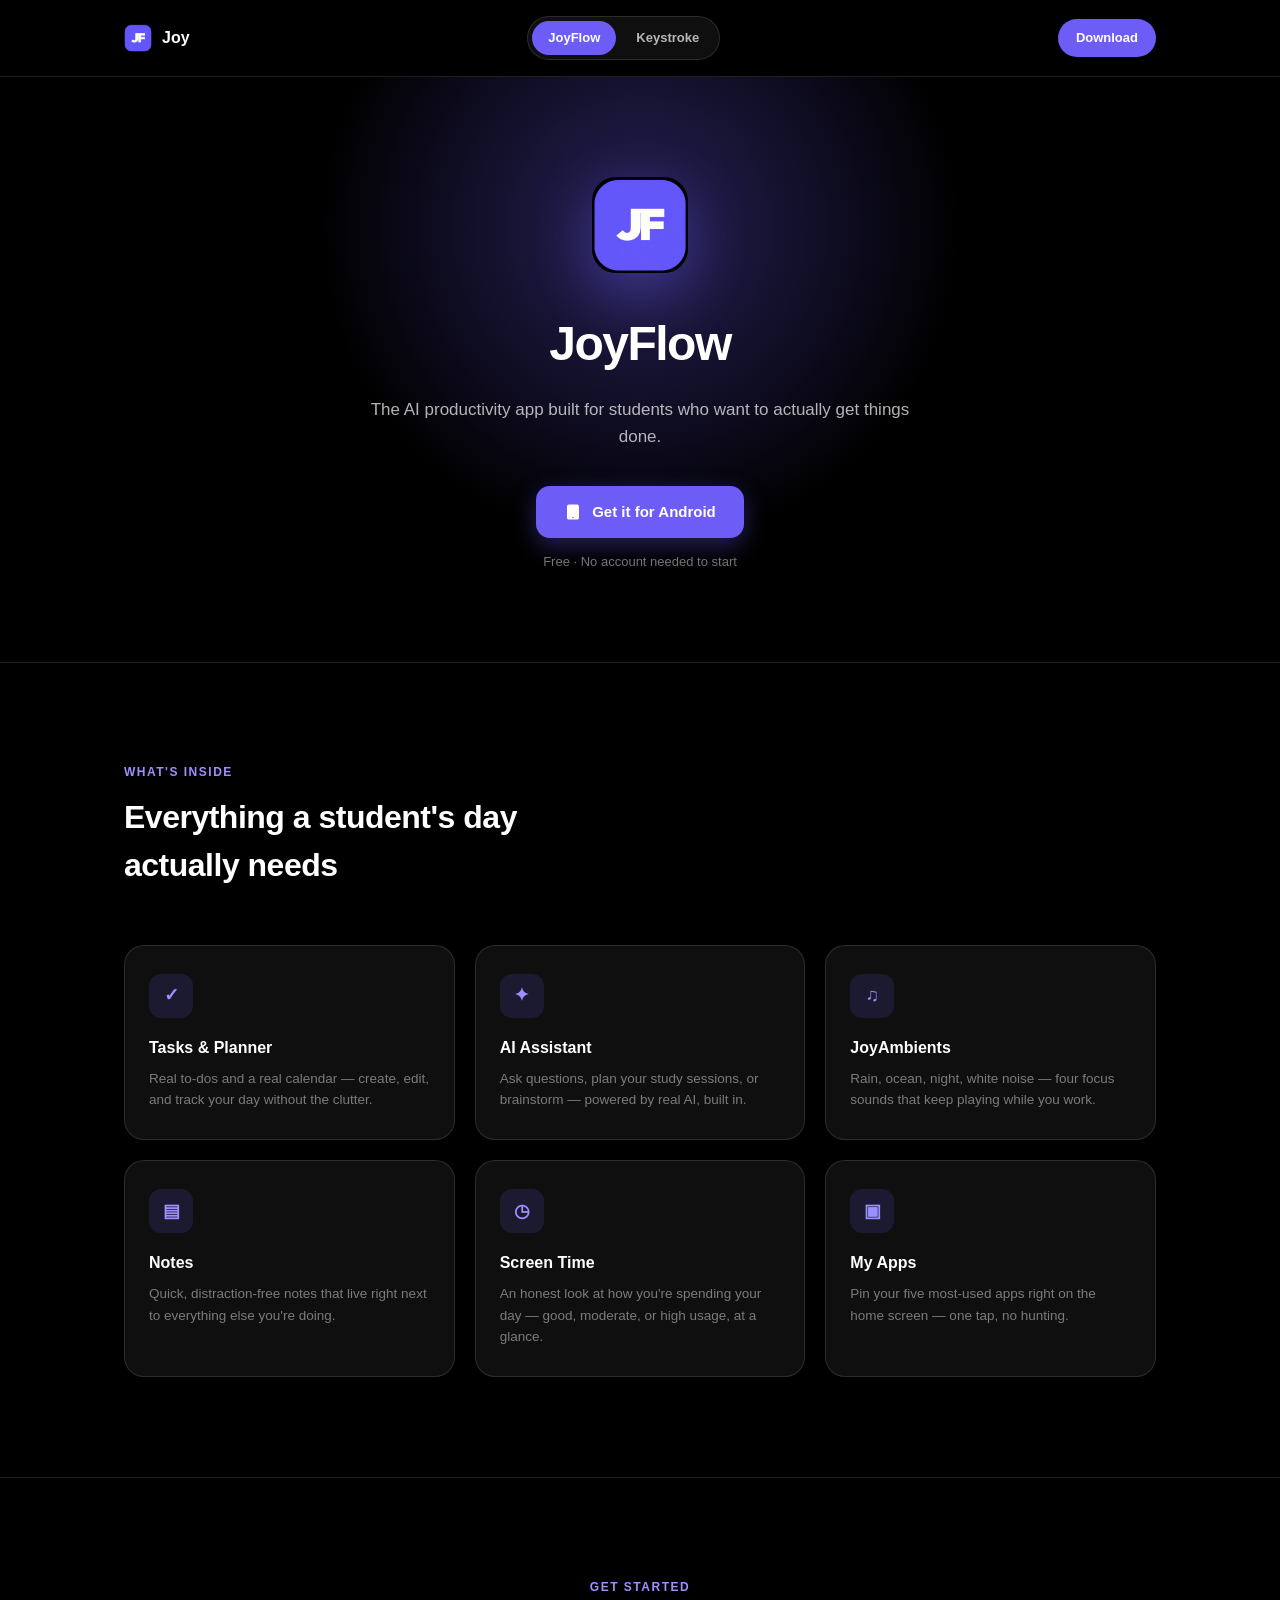
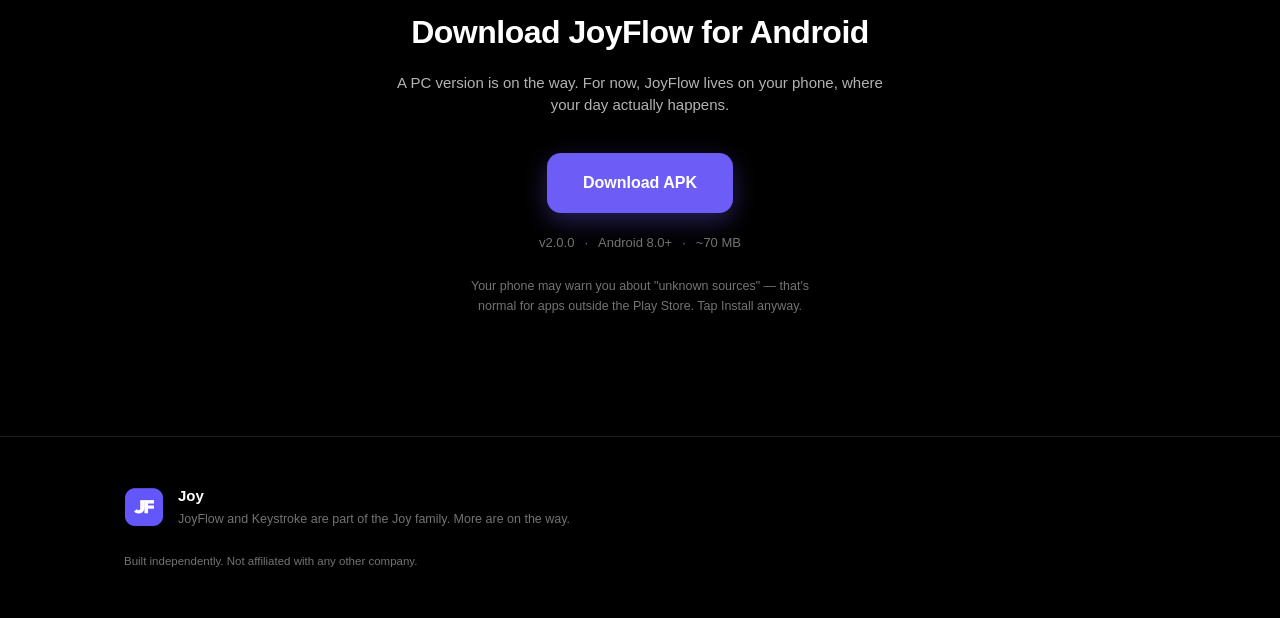
==== index.html @ eb376d2f "Fix file placement for Keystroke page" ====
<!DOCTYPE html>
<html lang="en">
<head>
<meta charset="UTF-8">
<meta name="viewport" content="width=device-width, initial-scale=1.0">
<title>JoyFlow — AI Productivity, Built for Students</title>
<meta name="description" content="Download JoyFlow — a free AI-powered productivity app with tasks, planner, focus sounds, and more.">
<link rel="preconnect" href="https://fonts.googleapis.com">
<link rel="stylesheet" href="style.css">
</head>
<body>

<nav class="nav">
  <div class="nav-inner">
    <div class="brand">
      <img src="assets/joyflow-icon.png" alt="" class="brand-icon">
      <span>Joy</span>
    </div>
    <div class="nav-tabs">
      <a href="index.html" class="nav-tab active">JoyFlow</a>
      <a href="keystroke.html" class="nav-tab">Keystroke</a>
    </div>
    <a href="#download" class="nav-cta">Download</a>
  </div>
</nav>

<header class="hero">
  <div class="hero-glow" aria-hidden="true"></div>
  <div class="hero-inner">
    <img src="assets/joyflow-icon.png" alt="JoyFlow app icon" class="hero-icon">
    <h1>JoyFlow</h1>
    <p class="hero-tagline">The AI productivity app built for students who want to actually get things done.</p>
    <div class="hero-actions">
      <a href="#download" class="btn btn-primary">
        <svg width="18" height="18" viewBox="0 0 24 24" fill="none"><path d="M17.5 2h-11A2.5 2.5 0 0 0 4 4.5v15A2.5 2.5 0 0 0 6.5 22h11a2.5 2.5 0 0 0 2.5-2.5v-15A2.5 2.5 0 0 0 17.5 2ZM12 20.25a1 1 0 1 1 0-2 1 1 0 0 1 0 2Z" fill="currentColor"/></svg>
        Get it for Android
      </a>
      <span class="hero-note">Free · No account needed to start</span>
    </div>
  </div>
</header>

<main>

  <section class="features" aria-label="Features">
    <div class="section-inner">
      <p class="eyebrow">What's inside</p>
      <h2>Everything a student's day actually needs</h2>

      <div class="feature-grid">
        <article class="feature-card">
          <div class="feature-icon" style="--icon-bg: rgba(109,93,246,0.14)">✓</div>
          <h3>Tasks & Planner</h3>
          <p>Real to-dos and a real calendar — create, edit, and track your day without the clutter.</p>
        </article>

        <article class="feature-card">
          <div class="feature-icon" style="--icon-bg: rgba(109,93,246,0.14)">✦</div>
          <h3>AI Assistant</h3>
          <p>Ask questions, plan your study sessions, or brainstorm — powered by real AI, built in.</p>
        </article>

        <article class="feature-card">
          <div class="feature-icon" style="--icon-bg: rgba(109,93,246,0.14)">♫</div>
          <h3>JoyAmbients</h3>
          <p>Rain, ocean, night, white noise — four focus sounds that keep playing while you work.</p>
        </article>

        <article class="feature-card">
          <div class="feature-icon" style="--icon-bg: rgba(109,93,246,0.14)">▤</div>
          <h3>Notes</h3>
          <p>Quick, distraction-free notes that live right next to everything else you're doing.</p>
        </article>

        <article class="feature-card">
          <div class="feature-icon" style="--icon-bg: rgba(109,93,246,0.14)">◷</div>
          <h3>Screen Time</h3>
          <p>An honest look at how you're spending your day — good, moderate, or high usage, at a glance.</p>
        </article>

        <article class="feature-card">
          <div class="feature-icon" style="--icon-bg: rgba(109,93,246,0.14)">▣</div>
          <h3>My Apps</h3>
          <p>Pin your five most-used apps right on the home screen — one tap, no hunting.</p>
        </article>
      </div>
    </div>
  </section>

  <section id="download" class="download" aria-label="Download">
    <div class="section-inner download-inner">
      <p class="eyebrow">Get started</p>
      <h2>Download JoyFlow for Android</h2>
      <p class="download-sub">A PC version is on the way. For now, JoyFlow lives on your phone, where your day actually happens.</p>

      <a href="https://github.com/vishwakarmarina/JoyFlow/releases/download/v2.0/app-release.apk" class="btn btn-primary btn-large" download>
        Download APK
      </a>

      <div class="download-meta">
        <span>v2.0.0</span>
        <span aria-hidden="true">·</span>
        <span>Android 8.0+</span>
        <span aria-hidden="true">·</span>
        <span>~70 MB</span>
      </div>

      <p class="download-hint">
        Your phone may warn you about "unknown sources" — that's normal for apps outside the Play Store. Tap Install anyway.
      </p>
    </div>
  </section>

</main>

<footer class="footer">
  <div class="section-inner footer-inner">
    <div class="footer-brand">
      <img src="assets/joyflow-icon.png" alt="" class="footer-icon">
      <div>
        <p class="footer-title">Joy</p>
        <p class="footer-sub">JoyFlow and Keystroke are part of the Joy family. More are on the way.</p>
      </div>
    </div>
    <p class="footer-copy">Built independently. Not affiliated with any other company.</p>
  </div>
</footer>

</body>
</html>
---- style.css ----
* {
  margin: 0;
  padding: 0;
  box-sizing: border-box;
}

:root {
  --black: #000000;
  --purple: #6D5DF6;
  --purple-light: #9C90FF;
  --purple-dark: #4A3FD1;
  --cyan: #52E0C4;
  --cyan-light: #7EEBD6;
  --white: #FFFFFF;
  --text-secondary: rgba(255,255,255,0.7);
  --text-tertiary: rgba(255,255,255,0.45);
  --glass-fill: rgba(255,255,255,0.06);
  --glass-border: rgba(255,255,255,0.12);
  --purple-fill: rgba(109,93,246,0.12);
  --purple-border: rgba(109,93,246,0.3);
}

html {
  scroll-behavior: smooth;
}

body {
  background: var(--black);
  color: var(--white);
  font-family: 'Inter', -apple-system, sans-serif;
  line-height: 1.5;
  overflow-x: hidden;
}

.section-inner {
  max-width: 1080px;
  margin: 0 auto;
  padding: 0 24px;
}

/* Nav */
.nav {
  position: sticky;
  top: 0;
  z-index: 50;
  background: rgba(0,0,0,0.7);
  backdrop-filter: blur(16px);
  border-bottom: 1px solid var(--glass-border);
}

.nav-inner {
  max-width: 1080px;
  margin: 0 auto;
  padding: 16px 24px;
  display: flex;
  align-items: center;
  justify-content: space-between;
  gap: 16px;
}

.nav-tabs {
  display: flex;
  align-items: center;
  gap: 4px;
  background: var(--glass-fill);
  border: 1px solid var(--glass-border);
  border-radius: 999px;
  padding: 4px;
  flex-shrink: 0;
}

.nav-tab {
  color: var(--text-secondary);
  text-decoration: none;
  font-size: 13px;
  font-weight: 600;
  padding: 7px 16px;
  border-radius: 999px;
  transition: color 0.2s ease, background 0.2s ease;
  white-space: nowrap;
}

.nav-tab:hover {
  color: var(--white);
}

.nav-tab.active {
  color: var(--white);
  background: var(--purple);
}

.brand {
  display: flex;
  align-items: center;
  gap: 10px;
  font-weight: 700;
  font-size: 16px;
}

.brand-icon {
  width: 28px;
  height: 28px;
  border-radius: 8px;
}

.nav-cta {
  background: var(--purple);
  color: var(--white);
  text-decoration: none;
  padding: 9px 18px;
  border-radius: 20px;
  font-size: 13px;
  font-weight: 600;
  transition: transform 0.15s ease, opacity 0.15s ease;
}

.nav-cta:hover {
  transform: translateY(-1px);
  opacity: 0.9;
}

/* Hero */
.hero {
  position: relative;
  padding: 100px 24px 90px;
  text-align: center;
  overflow: hidden;
}

.hero-glow {
  position: absolute;
  top: -200px;
  left: 50%;
  transform: translateX(-50%);
  width: 700px;
  height: 700px;
  background: radial-gradient(circle, rgba(109,93,246,0.35) 0%, rgba(109,93,246,0) 65%);
  pointer-events: none;
}

.hero-glow-keystroke {
  background: radial-gradient(circle, rgba(109,93,246,0.32) 0%, rgba(82,224,196,0.14) 45%, rgba(82,224,196,0) 65%);
}

.hero-inner {
  position: relative;
  max-width: 560px;
  margin: 0 auto;
}

.hero-icon {
  width: 96px;
  height: 96px;
  border-radius: 24px;
  margin-bottom: 28px;
  box-shadow: 0 20px 60px rgba(109,93,246,0.4);
}

.hero h1 {
  font-size: 48px;
  font-weight: 800;
  letter-spacing: -1.5px;
  margin-bottom: 16px;
}

.hero-tagline {
  color: var(--text-secondary);
  font-size: 17px;
  line-height: 1.6;
  margin-bottom: 36px;
}

.hero-actions {
  display: flex;
  flex-direction: column;
  align-items: center;
  gap: 14px;
}

.hero-note {
  color: var(--text-tertiary);
  font-size: 13px;
}

/* Buttons */
.btn {
  display: inline-flex;
  align-items: center;
  gap: 10px;
  text-decoration: none;
  font-weight: 600;
  border-radius: 14px;
  transition: transform 0.15s ease, box-shadow 0.15s ease;
}

.btn-primary {
  background: var(--purple);
  color: var(--white);
  padding: 15px 28px;
  font-size: 15px;
  box-shadow: 0 8px 24px rgba(109,93,246,0.35);
}

.btn-primary:hover {
  transform: translateY(-2px);
  box-shadow: 0 12px 32px rgba(109,93,246,0.45);
}

.btn-large {
  padding: 18px 36px;
  font-size: 16px;
}

/* Features */
.features {
  padding: 100px 0;
  border-top: 1px solid var(--glass-border);
}

.eyebrow {
  color: var(--purple-light);
  font-size: 12px;
  font-weight: 600;
  letter-spacing: 1.5px;
  text-transform: uppercase;
  margin-bottom: 12px;
}

.features h2, .download h2 {
  font-size: 32px;
  font-weight: 700;
  letter-spacing: -0.5px;
  max-width: 480px;
  margin-bottom: 56px;
}

.feature-grid {
  display: grid;
  grid-template-columns: repeat(3, 1fr);
  gap: 20px;
}

.feature-card {
  background: var(--glass-fill);
  border: 1px solid var(--glass-border);
  border-radius: 20px;
  padding: 28px 24px;
  transition: border-color 0.2s ease, transform 0.2s ease;
}

.feature-card:hover {
  border-color: var(--purple-border);
  transform: translateY(-3px);
}

.feature-icon {
  width: 44px;
  height: 44px;
  border-radius: 12px;
  background: var(--icon-bg);
  color: var(--purple-light);
  display: flex;
  align-items: center;
  justify-content: center;
  font-size: 18px;
  font-weight: 700;
  margin-bottom: 18px;
}

.feature-card h3 {
  font-size: 16px;
  font-weight: 600;
  margin-bottom: 8px;
}

.feature-card p {
  color: var(--text-tertiary);
  font-size: 13.5px;
  line-height: 1.6;
}

/* Download */
.download {
  padding: 100px 0 120px;
  border-top: 1px solid var(--glass-border);
}

.download-inner {
  text-align: center;
  max-width: 560px;
}

.download-inner .eyebrow {
  display: block;
}

.download-inner h2 {
  margin: 0 auto 16px;
}

.download-sub {
  color: var(--text-secondary);
  font-size: 15px;
  margin-bottom: 36px;
}

.download-meta {
  display: flex;
  justify-content: center;
  gap: 10px;
  color: var(--text-tertiary);
  font-size: 13px;
  margin-top: 20px;
}

.download-hint {
  color: var(--text-tertiary);
  font-size: 12.5px;
  margin-top: 24px;
  max-width: 360px;
  margin-left: auto;
  margin-right: auto;
  line-height: 1.6;
}

/* Footer */
.footer {
  border-top: 1px solid var(--glass-border);
  padding: 48px 0;
}

.footer-inner {
  display: flex;
  flex-direction: column;
  gap: 24px;
}

.footer-brand {
  display: flex;
  align-items: center;
  gap: 14px;
}

.footer-icon {
  width: 40px;
  height: 40px;
  border-radius: 10px;
  flex-shrink: 0;
}

.footer-title {
  font-weight: 700;
  font-size: 15px;
  margin-bottom: 2px;
}

.footer-sub {
  color: var(--text-tertiary);
  font-size: 12.5px;
}

.footer-copy {
  color: var(--text-tertiary);
  font-size: 11.5px;
}

/* Responsive */
@media (max-width: 720px) {
  .nav-inner {
    flex-wrap: wrap;
    row-gap: 10px;
  }

  .nav-tabs {
    order: 3;
    width: 100%;
    justify-content: center;
  }

  .nav-tab {
    flex: 1;
    text-align: center;
  }

  .hero {
    padding: 70px 20px 60px;
  }

  .hero h1 {
    font-size: 36px;
  }

  .hero-tagline {
    font-size: 15px;
  }

  .features, .download {
    padding: 64px 0;
  }

  .features h2, .download h2 {
    font-size: 26px;
  }

  .feature-grid {
    grid-template-columns: 1fr;
  }

  .btn-large {
    width: 100%;
    justify-content: center;
  }
}

@media (prefers-reduced-motion: reduce) {
  * {
    transition: none !important;
    scroll-behavior: auto !important;
  }
}
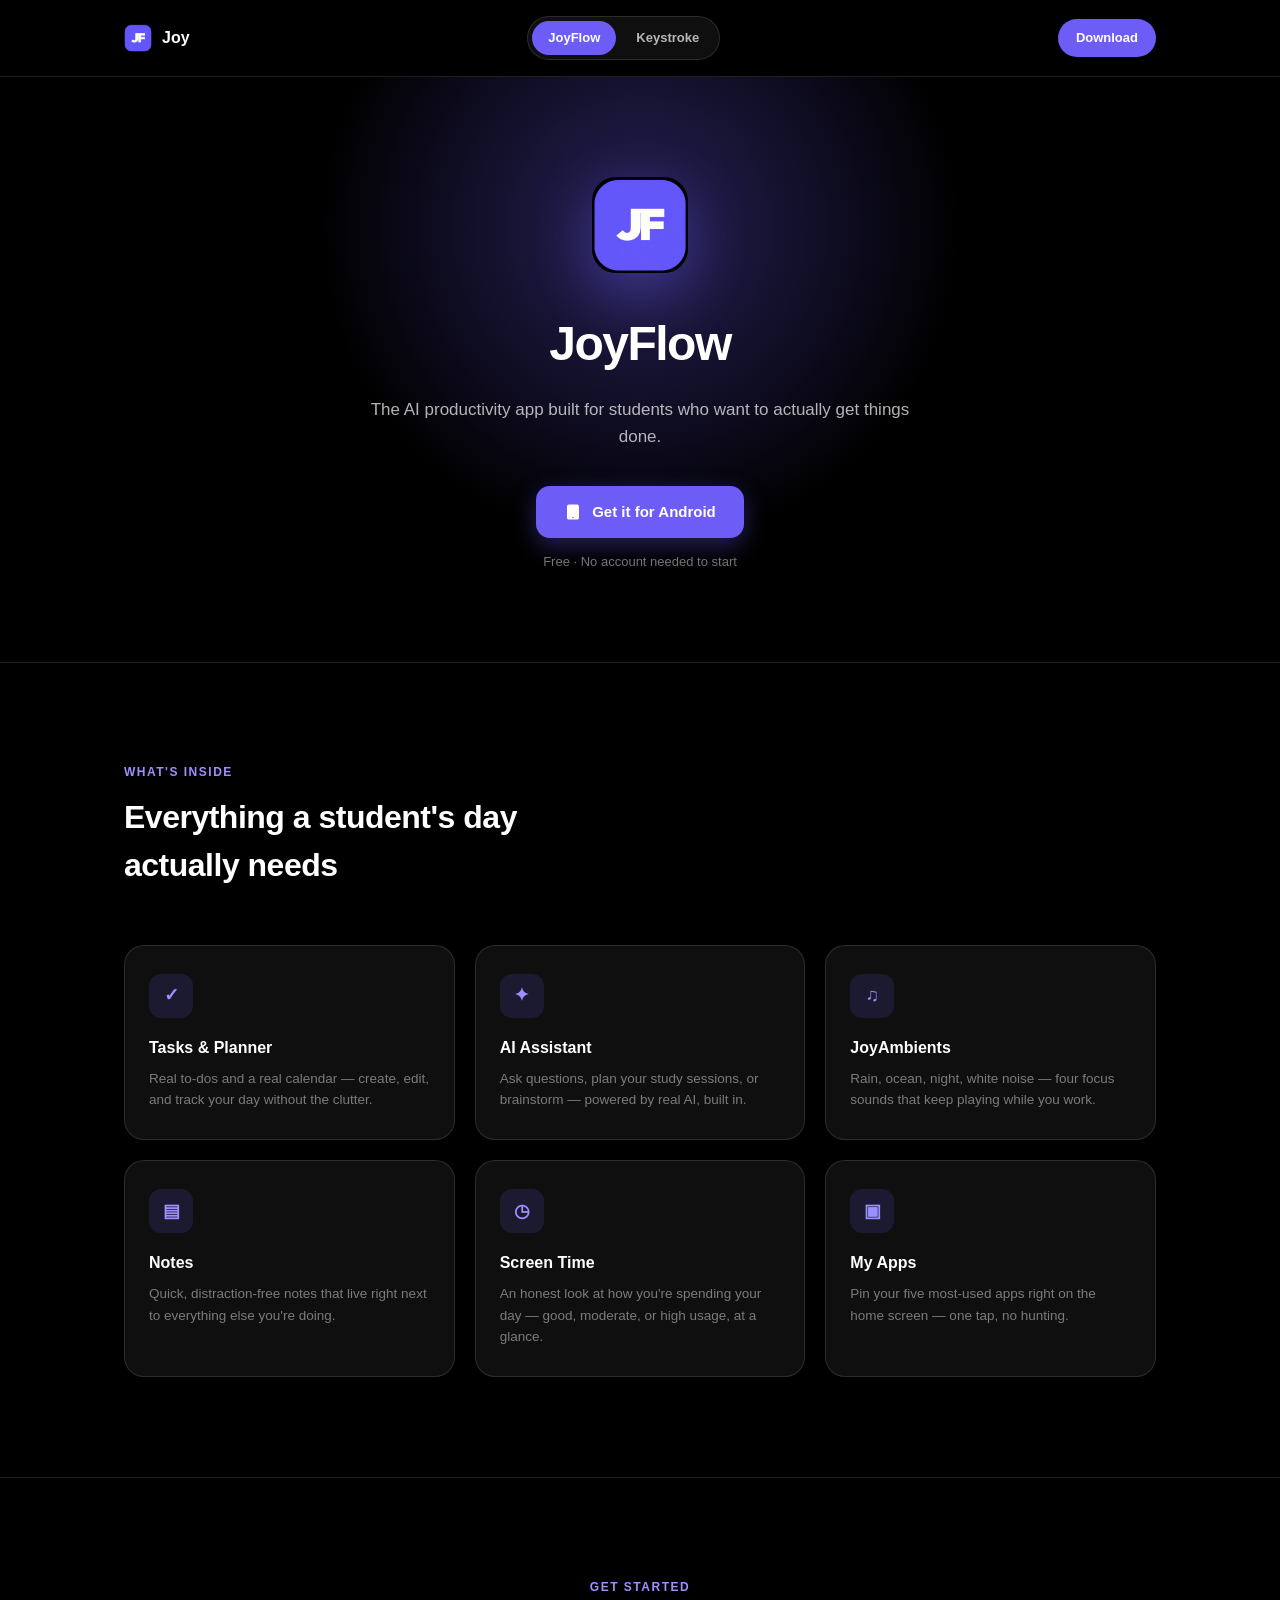
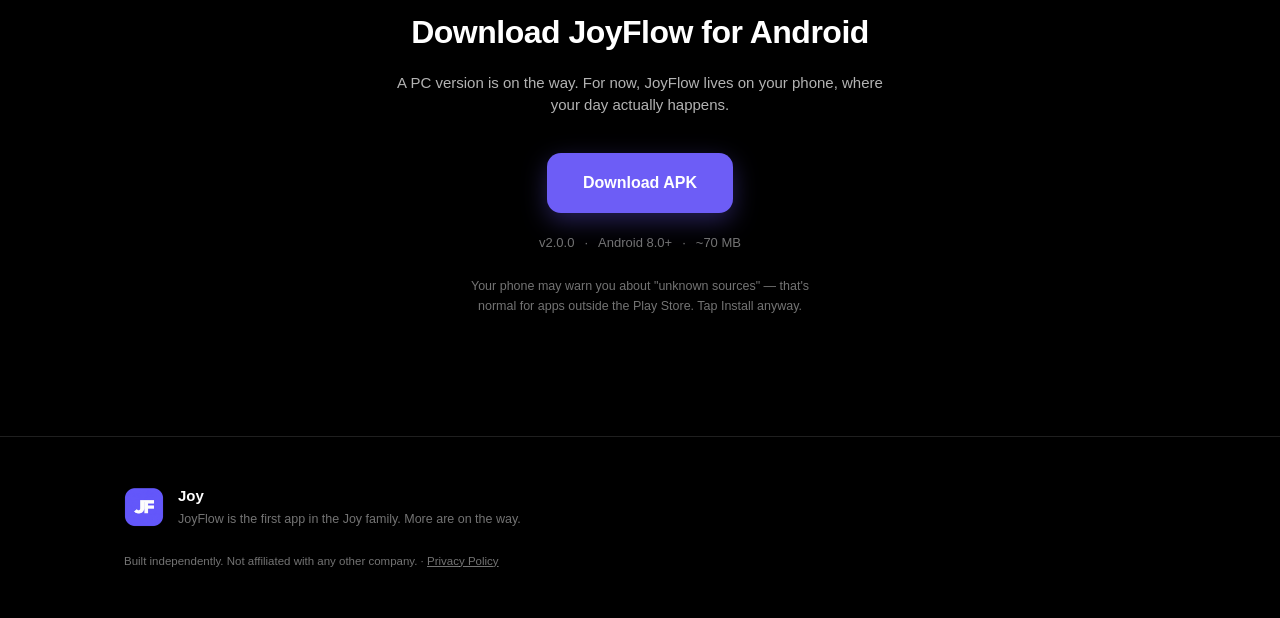
==== commit c6697eef: "Add files via upload" ====
--- a/index.html
+++ b/index.html
@@ -1,130 +1,130 @@
-<!DOCTYPE html>
-<html lang="en">
-<head>
-<meta charset="UTF-8">
-<meta name="viewport" content="width=device-width, initial-scale=1.0">
-<title>JoyFlow — AI Productivity, Built for Students</title>
-<meta name="description" content="Download JoyFlow — a free AI-powered productivity app with tasks, planner, focus sounds, and more.">
-<link rel="preconnect" href="https://fonts.googleapis.com">
-<link rel="stylesheet" href="style.css">
-</head>
-<body>
-
-<nav class="nav">
-  <div class="nav-inner">
-    <div class="brand">
-      <img src="assets/joyflow-icon.png" alt="" class="brand-icon">
-      <span>Joy</span>
-    </div>
-    <div class="nav-tabs">
-      <a href="index.html" class="nav-tab active">JoyFlow</a>
-      <a href="keystroke.html" class="nav-tab">Keystroke</a>
-    </div>
-    <a href="#download" class="nav-cta">Download</a>
-  </div>
-</nav>
-
-<header class="hero">
-  <div class="hero-glow" aria-hidden="true"></div>
-  <div class="hero-inner">
-    <img src="assets/joyflow-icon.png" alt="JoyFlow app icon" class="hero-icon">
-    <h1>JoyFlow</h1>
-    <p class="hero-tagline">The AI productivity app built for students who want to actually get things done.</p>
-    <div class="hero-actions">
-      <a href="#download" class="btn btn-primary">
-        <svg width="18" height="18" viewBox="0 0 24 24" fill="none"><path d="M17.5 2h-11A2.5 2.5 0 0 0 4 4.5v15A2.5 2.5 0 0 0 6.5 22h11a2.5 2.5 0 0 0 2.5-2.5v-15A2.5 2.5 0 0 0 17.5 2ZM12 20.25a1 1 0 1 1 0-2 1 1 0 0 1 0 2Z" fill="currentColor"/></svg>
-        Get it for Android
-      </a>
-      <span class="hero-note">Free · No account needed to start</span>
-    </div>
-  </div>
-</header>
-
-<main>
-
-  <section class="features" aria-label="Features">
-    <div class="section-inner">
-      <p class="eyebrow">What's inside</p>
-      <h2>Everything a student's day actually needs</h2>
-
-      <div class="feature-grid">
-        <article class="feature-card">
-          <div class="feature-icon" style="--icon-bg: rgba(109,93,246,0.14)">✓</div>
-          <h3>Tasks & Planner</h3>
-          <p>Real to-dos and a real calendar — create, edit, and track your day without the clutter.</p>
-        </article>
-
-        <article class="feature-card">
-          <div class="feature-icon" style="--icon-bg: rgba(109,93,246,0.14)">✦</div>
-          <h3>AI Assistant</h3>
-          <p>Ask questions, plan your study sessions, or brainstorm — powered by real AI, built in.</p>
-        </article>
-
-        <article class="feature-card">
-          <div class="feature-icon" style="--icon-bg: rgba(109,93,246,0.14)">♫</div>
-          <h3>JoyAmbients</h3>
-          <p>Rain, ocean, night, white noise — four focus sounds that keep playing while you work.</p>
-        </article>
-
-        <article class="feature-card">
-          <div class="feature-icon" style="--icon-bg: rgba(109,93,246,0.14)">▤</div>
-          <h3>Notes</h3>
-          <p>Quick, distraction-free notes that live right next to everything else you're doing.</p>
-        </article>
-
-        <article class="feature-card">
-          <div class="feature-icon" style="--icon-bg: rgba(109,93,246,0.14)">◷</div>
-          <h3>Screen Time</h3>
-          <p>An honest look at how you're spending your day — good, moderate, or high usage, at a glance.</p>
-        </article>
-
-        <article class="feature-card">
-          <div class="feature-icon" style="--icon-bg: rgba(109,93,246,0.14)">▣</div>
-          <h3>My Apps</h3>
-          <p>Pin your five most-used apps right on the home screen — one tap, no hunting.</p>
-        </article>
-      </div>
-    </div>
-  </section>
-
-  <section id="download" class="download" aria-label="Download">
-    <div class="section-inner download-inner">
-      <p class="eyebrow">Get started</p>
-      <h2>Download JoyFlow for Android</h2>
-      <p class="download-sub">A PC version is on the way. For now, JoyFlow lives on your phone, where your day actually happens.</p>
-
-      <a href="https://github.com/vishwakarmarina/JoyFlow/releases/download/v2.0/app-release.apk" class="btn btn-primary btn-large" download>
-        Download APK
-      </a>
-
-      <div class="download-meta">
-        <span>v2.0.0</span>
-        <span aria-hidden="true">·</span>
-        <span>Android 8.0+</span>
-        <span aria-hidden="true">·</span>
-        <span>~70 MB</span>
-      </div>
-
-      <p class="download-hint">
-        Your phone may warn you about "unknown sources" — that's normal for apps outside the Play Store. Tap Install anyway.
-      </p>
-    </div>
-  </section>
-
-</main>
-
-<footer class="footer">
-  <div class="section-inner footer-inner">
-    <div class="footer-brand">
-      <img src="assets/joyflow-icon.png" alt="" class="footer-icon">
-      <div>
-        <p class="footer-title">Joy</p>
-        <p class="footer-sub">JoyFlow and Keystroke are part of the Joy family. More are on the way.</p>
-      </div>
-    </div>
-    <p class="footer-copy">Built independently. Not affiliated with any other company.</p>
-  </div>
-</footer>
-
-</body>
+<!DOCTYPE html>
+<html lang="en">
+<head>
+<meta charset="UTF-8">
+<meta name="viewport" content="width=device-width, initial-scale=1.0">
+<title>JoyFlow — AI Productivity, Built for Students</title>
+<meta name="description" content="Download JoyFlow — a free AI-powered productivity app with tasks, planner, focus sounds, and more.">
+<link rel="preconnect" href="https://fonts.googleapis.com">
+<link rel="stylesheet" href="style.css">
+</head>
+<body>
+
+<nav class="nav">
+  <div class="nav-inner">
+    <div class="brand">
+      <img src="assets/joyflow-icon.png" alt="" class="brand-icon">
+      <span>Joy</span>
+    </div>
+    <div class="nav-tabs">
+      <a href="index.html" class="nav-tab active">JoyFlow</a>
+      <a href="keystroke.html" class="nav-tab">Keystroke</a>
+    </div>
+    <a href="#download" class="nav-cta">Download</a>
+  </div>
+</nav>
+
+<header class="hero">
+  <div class="hero-glow" aria-hidden="true"></div>
+  <div class="hero-inner">
+    <img src="assets/joyflow-icon.png" alt="JoyFlow app icon" class="hero-icon">
+    <h1>JoyFlow</h1>
+    <p class="hero-tagline">The AI productivity app built for students who want to actually get things done.</p>
+    <div class="hero-actions">
+      <a href="#download" class="btn btn-primary">
+        <svg width="18" height="18" viewBox="0 0 24 24" fill="none"><path d="M17.5 2h-11A2.5 2.5 0 0 0 4 4.5v15A2.5 2.5 0 0 0 6.5 22h11a2.5 2.5 0 0 0 2.5-2.5v-15A2.5 2.5 0 0 0 17.5 2ZM12 20.25a1 1 0 1 1 0-2 1 1 0 0 1 0 2Z" fill="currentColor"/></svg>
+        Get it for Android
+      </a>
+      <span class="hero-note">Free · No account needed to start</span>
+    </div>
+  </div>
+</header>
+
+<main>
+
+  <section class="features" aria-label="Features">
+    <div class="section-inner">
+      <p class="eyebrow">What's inside</p>
+      <h2>Everything a student's day actually needs</h2>
+
+      <div class="feature-grid">
+        <article class="feature-card">
+          <div class="feature-icon" style="--icon-bg: rgba(109,93,246,0.14)">✓</div>
+          <h3>Tasks & Planner</h3>
+          <p>Real to-dos and a real calendar — create, edit, and track your day without the clutter.</p>
+        </article>
+
+        <article class="feature-card">
+          <div class="feature-icon" style="--icon-bg: rgba(109,93,246,0.14)">✦</div>
+          <h3>AI Assistant</h3>
+          <p>Ask questions, plan your study sessions, or brainstorm — powered by real AI, built in.</p>
+        </article>
+
+        <article class="feature-card">
+          <div class="feature-icon" style="--icon-bg: rgba(109,93,246,0.14)">♫</div>
+          <h3>JoyAmbients</h3>
+          <p>Rain, ocean, night, white noise — four focus sounds that keep playing while you work.</p>
+        </article>
+
+        <article class="feature-card">
+          <div class="feature-icon" style="--icon-bg: rgba(109,93,246,0.14)">▤</div>
+          <h3>Notes</h3>
+          <p>Quick, distraction-free notes that live right next to everything else you're doing.</p>
+        </article>
+
+        <article class="feature-card">
+          <div class="feature-icon" style="--icon-bg: rgba(109,93,246,0.14)">◷</div>
+          <h3>Screen Time</h3>
+          <p>An honest look at how you're spending your day — good, moderate, or high usage, at a glance.</p>
+        </article>
+
+        <article class="feature-card">
+          <div class="feature-icon" style="--icon-bg: rgba(109,93,246,0.14)">▣</div>
+          <h3>My Apps</h3>
+          <p>Pin your five most-used apps right on the home screen — one tap, no hunting.</p>
+        </article>
+      </div>
+    </div>
+  </section>
+
+  <section id="download" class="download" aria-label="Download">
+    <div class="section-inner download-inner">
+      <p class="eyebrow">Get started</p>
+      <h2>Download JoyFlow for Android</h2>
+      <p class="download-sub">A PC version is on the way. For now, JoyFlow lives on your phone, where your day actually happens.</p>
+
+      <a href="https://github.com/vishwakarmarina/JoyFlow/releases/download/v2.0/app-release.apk" class="btn btn-primary btn-large" download>
+        Download APK
+      </a>
+
+      <div class="download-meta">
+        <span>v2.0.0</span>
+        <span aria-hidden="true">·</span>
+        <span>Android 8.0+</span>
+        <span aria-hidden="true">·</span>
+        <span>~70 MB</span>
+      </div>
+
+      <p class="download-hint">
+        Your phone may warn you about "unknown sources" — that's normal for apps outside the Play Store. Tap Install anyway.
+      </p>
+    </div>
+  </section>
+
+</main>
+
+<footer class="footer">
+  <div class="section-inner footer-inner">
+    <div class="footer-brand">
+      <img src="assets/joyflow-icon.png" alt="" class="footer-icon">
+      <div>
+        <p class="footer-title">Joy</p>
+        <p class="footer-sub">JoyFlow is the first app in the Joy family. More are on the way.</p>
+      </div>
+    </div>
+    <p class="footer-copy">Built independently. Not affiliated with any other company. · <a href="privacy.html" style="color: var(--text-tertiary);">Privacy Policy</a></p>
+  </div>
+</footer>
+
+</body>
 </html>
--- a/style.css
+++ b/style.css
@@ -1,420 +1,420 @@
-* {
-  margin: 0;
-  padding: 0;
-  box-sizing: border-box;
-}
-
-:root {
-  --black: #000000;
-  --purple: #6D5DF6;
-  --purple-light: #9C90FF;
-  --purple-dark: #4A3FD1;
-  --cyan: #52E0C4;
-  --cyan-light: #7EEBD6;
-  --white: #FFFFFF;
-  --text-secondary: rgba(255,255,255,0.7);
-  --text-tertiary: rgba(255,255,255,0.45);
-  --glass-fill: rgba(255,255,255,0.06);
-  --glass-border: rgba(255,255,255,0.12);
-  --purple-fill: rgba(109,93,246,0.12);
-  --purple-border: rgba(109,93,246,0.3);
-}
-
-html {
-  scroll-behavior: smooth;
-}
-
-body {
-  background: var(--black);
-  color: var(--white);
-  font-family: 'Inter', -apple-system, sans-serif;
-  line-height: 1.5;
-  overflow-x: hidden;
-}
-
-.section-inner {
-  max-width: 1080px;
-  margin: 0 auto;
-  padding: 0 24px;
-}
-
-/* Nav */
-.nav {
-  position: sticky;
-  top: 0;
-  z-index: 50;
-  background: rgba(0,0,0,0.7);
-  backdrop-filter: blur(16px);
-  border-bottom: 1px solid var(--glass-border);
-}
-
-.nav-inner {
-  max-width: 1080px;
-  margin: 0 auto;
-  padding: 16px 24px;
-  display: flex;
-  align-items: center;
-  justify-content: space-between;
-  gap: 16px;
-}
-
-.nav-tabs {
-  display: flex;
-  align-items: center;
-  gap: 4px;
-  background: var(--glass-fill);
-  border: 1px solid var(--glass-border);
-  border-radius: 999px;
-  padding: 4px;
-  flex-shrink: 0;
-}
-
-.nav-tab {
-  color: var(--text-secondary);
-  text-decoration: none;
-  font-size: 13px;
-  font-weight: 600;
-  padding: 7px 16px;
-  border-radius: 999px;
-  transition: color 0.2s ease, background 0.2s ease;
-  white-space: nowrap;
-}
-
-.nav-tab:hover {
-  color: var(--white);
-}
-
-.nav-tab.active {
-  color: var(--white);
-  background: var(--purple);
-}
-
-.brand {
-  display: flex;
-  align-items: center;
-  gap: 10px;
-  font-weight: 700;
-  font-size: 16px;
-}
-
-.brand-icon {
-  width: 28px;
-  height: 28px;
-  border-radius: 8px;
-}
-
-.nav-cta {
-  background: var(--purple);
-  color: var(--white);
-  text-decoration: none;
-  padding: 9px 18px;
-  border-radius: 20px;
-  font-size: 13px;
-  font-weight: 600;
-  transition: transform 0.15s ease, opacity 0.15s ease;
-}
-
-.nav-cta:hover {
-  transform: translateY(-1px);
-  opacity: 0.9;
-}
-
-/* Hero */
-.hero {
-  position: relative;
-  padding: 100px 24px 90px;
-  text-align: center;
-  overflow: hidden;
-}
-
-.hero-glow {
-  position: absolute;
-  top: -200px;
-  left: 50%;
-  transform: translateX(-50%);
-  width: 700px;
-  height: 700px;
-  background: radial-gradient(circle, rgba(109,93,246,0.35) 0%, rgba(109,93,246,0) 65%);
-  pointer-events: none;
-}
-
-.hero-glow-keystroke {
-  background: radial-gradient(circle, rgba(109,93,246,0.32) 0%, rgba(82,224,196,0.14) 45%, rgba(82,224,196,0) 65%);
-}
-
-.hero-inner {
-  position: relative;
-  max-width: 560px;
-  margin: 0 auto;
-}
-
-.hero-icon {
-  width: 96px;
-  height: 96px;
-  border-radius: 24px;
-  margin-bottom: 28px;
-  box-shadow: 0 20px 60px rgba(109,93,246,0.4);
-}
-
-.hero h1 {
-  font-size: 48px;
-  font-weight: 800;
-  letter-spacing: -1.5px;
-  margin-bottom: 16px;
-}
-
-.hero-tagline {
-  color: var(--text-secondary);
-  font-size: 17px;
-  line-height: 1.6;
-  margin-bottom: 36px;
-}
-
-.hero-actions {
-  display: flex;
-  flex-direction: column;
-  align-items: center;
-  gap: 14px;
-}
-
-.hero-note {
-  color: var(--text-tertiary);
-  font-size: 13px;
-}
-
-/* Buttons */
-.btn {
-  display: inline-flex;
-  align-items: center;
-  gap: 10px;
-  text-decoration: none;
-  font-weight: 600;
-  border-radius: 14px;
-  transition: transform 0.15s ease, box-shadow 0.15s ease;
-}
-
-.btn-primary {
-  background: var(--purple);
-  color: var(--white);
-  padding: 15px 28px;
-  font-size: 15px;
-  box-shadow: 0 8px 24px rgba(109,93,246,0.35);
-}
-
-.btn-primary:hover {
-  transform: translateY(-2px);
-  box-shadow: 0 12px 32px rgba(109,93,246,0.45);
-}
-
-.btn-large {
-  padding: 18px 36px;
-  font-size: 16px;
-}
-
-/* Features */
-.features {
-  padding: 100px 0;
-  border-top: 1px solid var(--glass-border);
-}
-
-.eyebrow {
-  color: var(--purple-light);
-  font-size: 12px;
-  font-weight: 600;
-  letter-spacing: 1.5px;
-  text-transform: uppercase;
-  margin-bottom: 12px;
-}
-
-.features h2, .download h2 {
-  font-size: 32px;
-  font-weight: 700;
-  letter-spacing: -0.5px;
-  max-width: 480px;
-  margin-bottom: 56px;
-}
-
-.feature-grid {
-  display: grid;
-  grid-template-columns: repeat(3, 1fr);
-  gap: 20px;
-}
-
-.feature-card {
-  background: var(--glass-fill);
-  border: 1px solid var(--glass-border);
-  border-radius: 20px;
-  padding: 28px 24px;
-  transition: border-color 0.2s ease, transform 0.2s ease;
-}
-
-.feature-card:hover {
-  border-color: var(--purple-border);
-  transform: translateY(-3px);
-}
-
-.feature-icon {
-  width: 44px;
-  height: 44px;
-  border-radius: 12px;
-  background: var(--icon-bg);
-  color: var(--purple-light);
-  display: flex;
-  align-items: center;
-  justify-content: center;
-  font-size: 18px;
-  font-weight: 700;
-  margin-bottom: 18px;
-}
-
-.feature-card h3 {
-  font-size: 16px;
-  font-weight: 600;
-  margin-bottom: 8px;
-}
-
-.feature-card p {
-  color: var(--text-tertiary);
-  font-size: 13.5px;
-  line-height: 1.6;
-}
-
-/* Download */
-.download {
-  padding: 100px 0 120px;
-  border-top: 1px solid var(--glass-border);
-}
-
-.download-inner {
-  text-align: center;
-  max-width: 560px;
-}
-
-.download-inner .eyebrow {
-  display: block;
-}
-
-.download-inner h2 {
-  margin: 0 auto 16px;
-}
-
-.download-sub {
-  color: var(--text-secondary);
-  font-size: 15px;
-  margin-bottom: 36px;
-}
-
-.download-meta {
-  display: flex;
-  justify-content: center;
-  gap: 10px;
-  color: var(--text-tertiary);
-  font-size: 13px;
-  margin-top: 20px;
-}
-
-.download-hint {
-  color: var(--text-tertiary);
-  font-size: 12.5px;
-  margin-top: 24px;
-  max-width: 360px;
-  margin-left: auto;
-  margin-right: auto;
-  line-height: 1.6;
-}
-
-/* Footer */
-.footer {
-  border-top: 1px solid var(--glass-border);
-  padding: 48px 0;
-}
-
-.footer-inner {
-  display: flex;
-  flex-direction: column;
-  gap: 24px;
-}
-
-.footer-brand {
-  display: flex;
-  align-items: center;
-  gap: 14px;
-}
-
-.footer-icon {
-  width: 40px;
-  height: 40px;
-  border-radius: 10px;
-  flex-shrink: 0;
-}
-
-.footer-title {
-  font-weight: 700;
-  font-size: 15px;
-  margin-bottom: 2px;
-}
-
-.footer-sub {
-  color: var(--text-tertiary);
-  font-size: 12.5px;
-}
-
-.footer-copy {
-  color: var(--text-tertiary);
-  font-size: 11.5px;
-}
-
-/* Responsive */
-@media (max-width: 720px) {
-  .nav-inner {
-    flex-wrap: wrap;
-    row-gap: 10px;
-  }
-
-  .nav-tabs {
-    order: 3;
-    width: 100%;
-    justify-content: center;
-  }
-
-  .nav-tab {
-    flex: 1;
-    text-align: center;
-  }
-
-  .hero {
-    padding: 70px 20px 60px;
-  }
-
-  .hero h1 {
-    font-size: 36px;
-  }
-
-  .hero-tagline {
-    font-size: 15px;
-  }
-
-  .features, .download {
-    padding: 64px 0;
-  }
-
-  .features h2, .download h2 {
-    font-size: 26px;
-  }
-
-  .feature-grid {
-    grid-template-columns: 1fr;
-  }
-
-  .btn-large {
-    width: 100%;
-    justify-content: center;
-  }
-}
-
-@media (prefers-reduced-motion: reduce) {
-  * {
-    transition: none !important;
-    scroll-behavior: auto !important;
-  }
+* {
+  margin: 0;
+  padding: 0;
+  box-sizing: border-box;
+}
+
+:root {
+  --black: #000000;
+  --purple: #6D5DF6;
+  --purple-light: #9C90FF;
+  --purple-dark: #4A3FD1;
+  --cyan: #52E0C4;
+  --cyan-light: #7EEBD6;
+  --white: #FFFFFF;
+  --text-secondary: rgba(255,255,255,0.7);
+  --text-tertiary: rgba(255,255,255,0.45);
+  --glass-fill: rgba(255,255,255,0.06);
+  --glass-border: rgba(255,255,255,0.12);
+  --purple-fill: rgba(109,93,246,0.12);
+  --purple-border: rgba(109,93,246,0.3);
+}
+
+html {
+  scroll-behavior: smooth;
+}
+
+body {
+  background: var(--black);
+  color: var(--white);
+  font-family: 'Inter', -apple-system, sans-serif;
+  line-height: 1.5;
+  overflow-x: hidden;
+}
+
+.section-inner {
+  max-width: 1080px;
+  margin: 0 auto;
+  padding: 0 24px;
+}
+
+/* Nav */
+.nav {
+  position: sticky;
+  top: 0;
+  z-index: 50;
+  background: rgba(0,0,0,0.7);
+  backdrop-filter: blur(16px);
+  border-bottom: 1px solid var(--glass-border);
+}
+
+.nav-inner {
+  max-width: 1080px;
+  margin: 0 auto;
+  padding: 16px 24px;
+  display: flex;
+  align-items: center;
+  justify-content: space-between;
+  gap: 16px;
+}
+
+.nav-tabs {
+  display: flex;
+  align-items: center;
+  gap: 4px;
+  background: var(--glass-fill);
+  border: 1px solid var(--glass-border);
+  border-radius: 999px;
+  padding: 4px;
+  flex-shrink: 0;
+}
+
+.nav-tab {
+  color: var(--text-secondary);
+  text-decoration: none;
+  font-size: 13px;
+  font-weight: 600;
+  padding: 7px 16px;
+  border-radius: 999px;
+  transition: color 0.2s ease, background 0.2s ease;
+  white-space: nowrap;
+}
+
+.nav-tab:hover {
+  color: var(--white);
+}
+
+.nav-tab.active {
+  color: var(--white);
+  background: var(--purple);
+}
+
+.brand {
+  display: flex;
+  align-items: center;
+  gap: 10px;
+  font-weight: 700;
+  font-size: 16px;
+}
+
+.brand-icon {
+  width: 28px;
+  height: 28px;
+  border-radius: 8px;
+}
+
+.nav-cta {
+  background: var(--purple);
+  color: var(--white);
+  text-decoration: none;
+  padding: 9px 18px;
+  border-radius: 20px;
+  font-size: 13px;
+  font-weight: 600;
+  transition: transform 0.15s ease, opacity 0.15s ease;
+}
+
+.nav-cta:hover {
+  transform: translateY(-1px);
+  opacity: 0.9;
+}
+
+/* Hero */
+.hero {
+  position: relative;
+  padding: 100px 24px 90px;
+  text-align: center;
+  overflow: hidden;
+}
+
+.hero-glow {
+  position: absolute;
+  top: -200px;
+  left: 50%;
+  transform: translateX(-50%);
+  width: 700px;
+  height: 700px;
+  background: radial-gradient(circle, rgba(109,93,246,0.35) 0%, rgba(109,93,246,0) 65%);
+  pointer-events: none;
+}
+
+.hero-glow-keystroke {
+  background: radial-gradient(circle, rgba(109,93,246,0.32) 0%, rgba(82,224,196,0.14) 45%, rgba(82,224,196,0) 65%);
+}
+
+.hero-inner {
+  position: relative;
+  max-width: 560px;
+  margin: 0 auto;
+}
+
+.hero-icon {
+  width: 96px;
+  height: 96px;
+  border-radius: 24px;
+  margin-bottom: 28px;
+  box-shadow: 0 20px 60px rgba(109,93,246,0.4);
+}
+
+.hero h1 {
+  font-size: 48px;
+  font-weight: 800;
+  letter-spacing: -1.5px;
+  margin-bottom: 16px;
+}
+
+.hero-tagline {
+  color: var(--text-secondary);
+  font-size: 17px;
+  line-height: 1.6;
+  margin-bottom: 36px;
+}
+
+.hero-actions {
+  display: flex;
+  flex-direction: column;
+  align-items: center;
+  gap: 14px;
+}
+
+.hero-note {
+  color: var(--text-tertiary);
+  font-size: 13px;
+}
+
+/* Buttons */
+.btn {
+  display: inline-flex;
+  align-items: center;
+  gap: 10px;
+  text-decoration: none;
+  font-weight: 600;
+  border-radius: 14px;
+  transition: transform 0.15s ease, box-shadow 0.15s ease;
+}
+
+.btn-primary {
+  background: var(--purple);
+  color: var(--white);
+  padding: 15px 28px;
+  font-size: 15px;
+  box-shadow: 0 8px 24px rgba(109,93,246,0.35);
+}
+
+.btn-primary:hover {
+  transform: translateY(-2px);
+  box-shadow: 0 12px 32px rgba(109,93,246,0.45);
+}
+
+.btn-large {
+  padding: 18px 36px;
+  font-size: 16px;
+}
+
+/* Features */
+.features {
+  padding: 100px 0;
+  border-top: 1px solid var(--glass-border);
+}
+
+.eyebrow {
+  color: var(--purple-light);
+  font-size: 12px;
+  font-weight: 600;
+  letter-spacing: 1.5px;
+  text-transform: uppercase;
+  margin-bottom: 12px;
+}
+
+.features h2, .download h2 {
+  font-size: 32px;
+  font-weight: 700;
+  letter-spacing: -0.5px;
+  max-width: 480px;
+  margin-bottom: 56px;
+}
+
+.feature-grid {
+  display: grid;
+  grid-template-columns: repeat(3, 1fr);
+  gap: 20px;
+}
+
+.feature-card {
+  background: var(--glass-fill);
+  border: 1px solid var(--glass-border);
+  border-radius: 20px;
+  padding: 28px 24px;
+  transition: border-color 0.2s ease, transform 0.2s ease;
+}
+
+.feature-card:hover {
+  border-color: var(--purple-border);
+  transform: translateY(-3px);
+}
+
+.feature-icon {
+  width: 44px;
+  height: 44px;
+  border-radius: 12px;
+  background: var(--icon-bg);
+  color: var(--purple-light);
+  display: flex;
+  align-items: center;
+  justify-content: center;
+  font-size: 18px;
+  font-weight: 700;
+  margin-bottom: 18px;
+}
+
+.feature-card h3 {
+  font-size: 16px;
+  font-weight: 600;
+  margin-bottom: 8px;
+}
+
+.feature-card p {
+  color: var(--text-tertiary);
+  font-size: 13.5px;
+  line-height: 1.6;
+}
+
+/* Download */
+.download {
+  padding: 100px 0 120px;
+  border-top: 1px solid var(--glass-border);
+}
+
+.download-inner {
+  text-align: center;
+  max-width: 560px;
+}
+
+.download-inner .eyebrow {
+  display: block;
+}
+
+.download-inner h2 {
+  margin: 0 auto 16px;
+}
+
+.download-sub {
+  color: var(--text-secondary);
+  font-size: 15px;
+  margin-bottom: 36px;
+}
+
+.download-meta {
+  display: flex;
+  justify-content: center;
+  gap: 10px;
+  color: var(--text-tertiary);
+  font-size: 13px;
+  margin-top: 20px;
+}
+
+.download-hint {
+  color: var(--text-tertiary);
+  font-size: 12.5px;
+  margin-top: 24px;
+  max-width: 360px;
+  margin-left: auto;
+  margin-right: auto;
+  line-height: 1.6;
+}
+
+/* Footer */
+.footer {
+  border-top: 1px solid var(--glass-border);
+  padding: 48px 0;
+}
+
+.footer-inner {
+  display: flex;
+  flex-direction: column;
+  gap: 24px;
+}
+
+.footer-brand {
+  display: flex;
+  align-items: center;
+  gap: 14px;
+}
+
+.footer-icon {
+  width: 40px;
+  height: 40px;
+  border-radius: 10px;
+  flex-shrink: 0;
+}
+
+.footer-title {
+  font-weight: 700;
+  font-size: 15px;
+  margin-bottom: 2px;
+}
+
+.footer-sub {
+  color: var(--text-tertiary);
+  font-size: 12.5px;
+}
+
+.footer-copy {
+  color: var(--text-tertiary);
+  font-size: 11.5px;
+}
+
+/* Responsive */
+@media (max-width: 720px) {
+  .nav-inner {
+    flex-wrap: wrap;
+    row-gap: 10px;
+  }
+
+  .nav-tabs {
+    order: 3;
+    width: 100%;
+    justify-content: center;
+  }
+
+  .nav-tab {
+    flex: 1;
+    text-align: center;
+  }
+
+  .hero {
+    padding: 70px 20px 60px;
+  }
+
+  .hero h1 {
+    font-size: 36px;
+  }
+
+  .hero-tagline {
+    font-size: 15px;
+  }
+
+  .features, .download {
+    padding: 64px 0;
+  }
+
+  .features h2, .download h2 {
+    font-size: 26px;
+  }
+
+  .feature-grid {
+    grid-template-columns: 1fr;
+  }
+
+  .btn-large {
+    width: 100%;
+    justify-content: center;
+  }
+}
+
+@media (prefers-reduced-motion: reduce) {
+  * {
+    transition: none !important;
+    scroll-behavior: auto !important;
+  }
 }
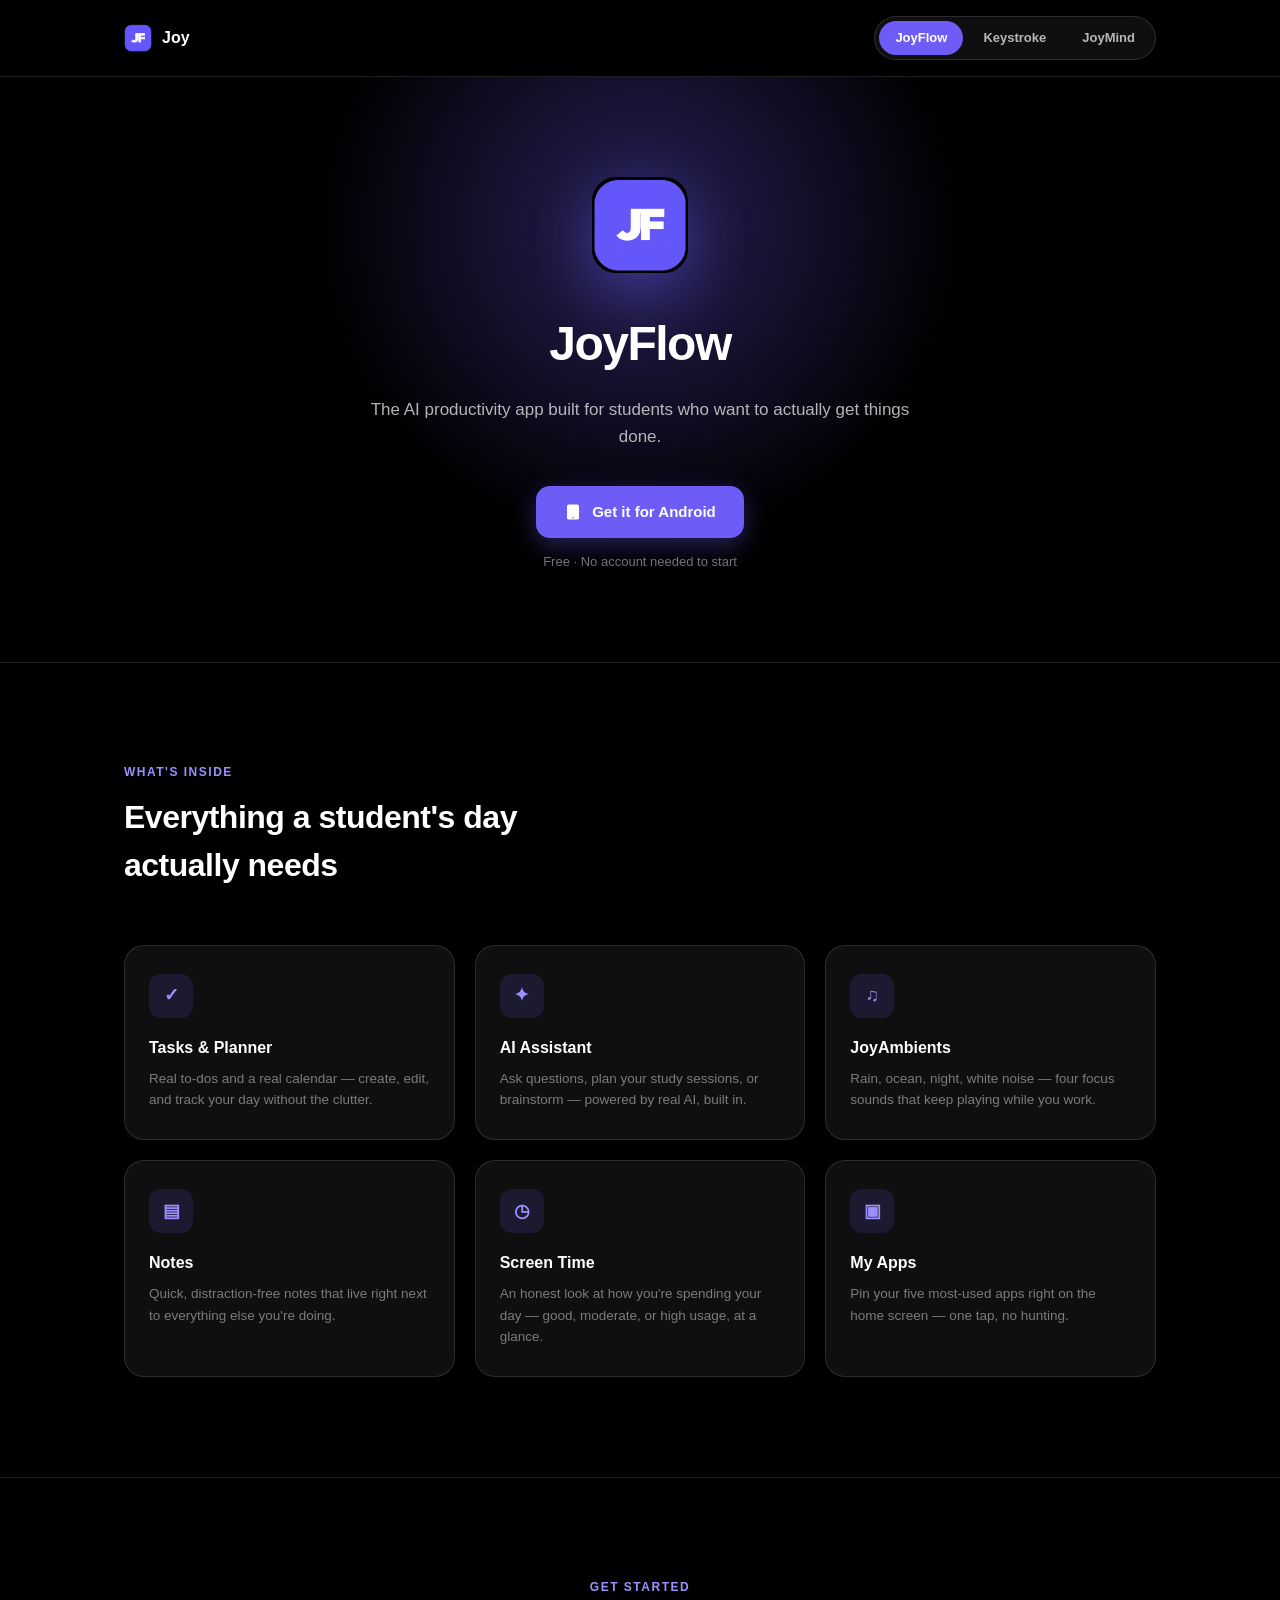
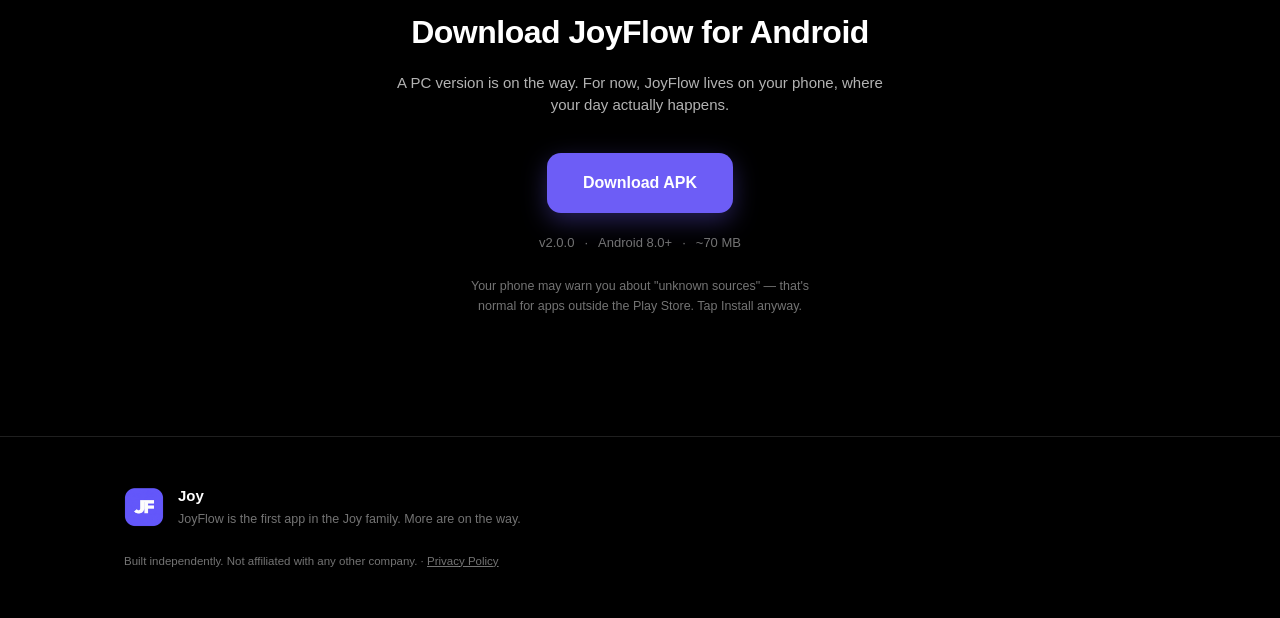
==== commit b3079dc4: "Add JoyMind link to nav on all pages" ====
--- a/index.html
+++ b/index.html
@@ -17,11 +17,10 @@
       <span>Joy</span>
     </div>
     <div class="nav-tabs">
-      <a href="index.html" class="nav-tab active">JoyFlow</a>
-      <a href="keystroke.html" class="nav-tab">Keystroke</a>
-    </div>
-    <a href="#download" class="nav-cta">Download</a>
-  </div>
+  <a href="index.html" class="nav-tab active">JoyFlow</a>
+  <a href="keystroke.html" class="nav-tab">Keystroke</a>
+  <a href="joymind.html" class="nav-tab">JoyMind</a>
+</div>
 </nav>
 
 <header class="hero">
--- a/style.css
+++ b/style.css
@@ -1,420 +1,502 @@
-* {
-  margin: 0;
-  padding: 0;
-  box-sizing: border-box;
-}
-
-:root {
-  --black: #000000;
-  --purple: #6D5DF6;
-  --purple-light: #9C90FF;
-  --purple-dark: #4A3FD1;
-  --cyan: #52E0C4;
-  --cyan-light: #7EEBD6;
-  --white: #FFFFFF;
-  --text-secondary: rgba(255,255,255,0.7);
-  --text-tertiary: rgba(255,255,255,0.45);
-  --glass-fill: rgba(255,255,255,0.06);
-  --glass-border: rgba(255,255,255,0.12);
-  --purple-fill: rgba(109,93,246,0.12);
-  --purple-border: rgba(109,93,246,0.3);
-}
-
-html {
-  scroll-behavior: smooth;
-}
-
-body {
-  background: var(--black);
-  color: var(--white);
-  font-family: 'Inter', -apple-system, sans-serif;
-  line-height: 1.5;
-  overflow-x: hidden;
-}
-
-.section-inner {
-  max-width: 1080px;
-  margin: 0 auto;
-  padding: 0 24px;
-}
-
-/* Nav */
-.nav {
-  position: sticky;
-  top: 0;
-  z-index: 50;
-  background: rgba(0,0,0,0.7);
-  backdrop-filter: blur(16px);
-  border-bottom: 1px solid var(--glass-border);
-}
-
-.nav-inner {
-  max-width: 1080px;
-  margin: 0 auto;
-  padding: 16px 24px;
-  display: flex;
-  align-items: center;
-  justify-content: space-between;
-  gap: 16px;
-}
-
-.nav-tabs {
-  display: flex;
-  align-items: center;
-  gap: 4px;
-  background: var(--glass-fill);
-  border: 1px solid var(--glass-border);
-  border-radius: 999px;
-  padding: 4px;
-  flex-shrink: 0;
-}
-
-.nav-tab {
-  color: var(--text-secondary);
-  text-decoration: none;
-  font-size: 13px;
-  font-weight: 600;
-  padding: 7px 16px;
-  border-radius: 999px;
-  transition: color 0.2s ease, background 0.2s ease;
-  white-space: nowrap;
-}
-
-.nav-tab:hover {
-  color: var(--white);
-}
-
-.nav-tab.active {
-  color: var(--white);
-  background: var(--purple);
-}
-
-.brand {
-  display: flex;
-  align-items: center;
-  gap: 10px;
-  font-weight: 700;
-  font-size: 16px;
-}
-
-.brand-icon {
-  width: 28px;
-  height: 28px;
-  border-radius: 8px;
-}
-
-.nav-cta {
-  background: var(--purple);
-  color: var(--white);
-  text-decoration: none;
-  padding: 9px 18px;
-  border-radius: 20px;
-  font-size: 13px;
-  font-weight: 600;
-  transition: transform 0.15s ease, opacity 0.15s ease;
-}
-
-.nav-cta:hover {
-  transform: translateY(-1px);
-  opacity: 0.9;
-}
-
-/* Hero */
-.hero {
-  position: relative;
-  padding: 100px 24px 90px;
-  text-align: center;
-  overflow: hidden;
-}
-
-.hero-glow {
-  position: absolute;
-  top: -200px;
-  left: 50%;
-  transform: translateX(-50%);
-  width: 700px;
-  height: 700px;
-  background: radial-gradient(circle, rgba(109,93,246,0.35) 0%, rgba(109,93,246,0) 65%);
-  pointer-events: none;
-}
-
-.hero-glow-keystroke {
-  background: radial-gradient(circle, rgba(109,93,246,0.32) 0%, rgba(82,224,196,0.14) 45%, rgba(82,224,196,0) 65%);
-}
-
-.hero-inner {
-  position: relative;
-  max-width: 560px;
-  margin: 0 auto;
-}
-
-.hero-icon {
-  width: 96px;
-  height: 96px;
-  border-radius: 24px;
-  margin-bottom: 28px;
-  box-shadow: 0 20px 60px rgba(109,93,246,0.4);
-}
-
-.hero h1 {
-  font-size: 48px;
-  font-weight: 800;
-  letter-spacing: -1.5px;
-  margin-bottom: 16px;
-}
-
-.hero-tagline {
-  color: var(--text-secondary);
-  font-size: 17px;
-  line-height: 1.6;
-  margin-bottom: 36px;
-}
-
-.hero-actions {
-  display: flex;
-  flex-direction: column;
-  align-items: center;
-  gap: 14px;
-}
-
-.hero-note {
-  color: var(--text-tertiary);
-  font-size: 13px;
-}
-
-/* Buttons */
-.btn {
-  display: inline-flex;
-  align-items: center;
-  gap: 10px;
-  text-decoration: none;
-  font-weight: 600;
-  border-radius: 14px;
-  transition: transform 0.15s ease, box-shadow 0.15s ease;
-}
-
-.btn-primary {
-  background: var(--purple);
-  color: var(--white);
-  padding: 15px 28px;
-  font-size: 15px;
-  box-shadow: 0 8px 24px rgba(109,93,246,0.35);
-}
-
-.btn-primary:hover {
-  transform: translateY(-2px);
-  box-shadow: 0 12px 32px rgba(109,93,246,0.45);
-}
-
-.btn-large {
-  padding: 18px 36px;
-  font-size: 16px;
-}
-
-/* Features */
-.features {
-  padding: 100px 0;
-  border-top: 1px solid var(--glass-border);
-}
-
-.eyebrow {
-  color: var(--purple-light);
-  font-size: 12px;
-  font-weight: 600;
-  letter-spacing: 1.5px;
-  text-transform: uppercase;
-  margin-bottom: 12px;
-}
-
-.features h2, .download h2 {
-  font-size: 32px;
-  font-weight: 700;
-  letter-spacing: -0.5px;
-  max-width: 480px;
-  margin-bottom: 56px;
-}
-
-.feature-grid {
-  display: grid;
-  grid-template-columns: repeat(3, 1fr);
-  gap: 20px;
-}
-
-.feature-card {
-  background: var(--glass-fill);
-  border: 1px solid var(--glass-border);
-  border-radius: 20px;
-  padding: 28px 24px;
-  transition: border-color 0.2s ease, transform 0.2s ease;
-}
-
-.feature-card:hover {
-  border-color: var(--purple-border);
-  transform: translateY(-3px);
-}
-
-.feature-icon {
-  width: 44px;
-  height: 44px;
-  border-radius: 12px;
-  background: var(--icon-bg);
-  color: var(--purple-light);
-  display: flex;
-  align-items: center;
-  justify-content: center;
-  font-size: 18px;
-  font-weight: 700;
-  margin-bottom: 18px;
-}
-
-.feature-card h3 {
-  font-size: 16px;
-  font-weight: 600;
-  margin-bottom: 8px;
-}
-
-.feature-card p {
-  color: var(--text-tertiary);
-  font-size: 13.5px;
-  line-height: 1.6;
-}
-
-/* Download */
-.download {
-  padding: 100px 0 120px;
-  border-top: 1px solid var(--glass-border);
-}
-
-.download-inner {
-  text-align: center;
-  max-width: 560px;
-}
-
-.download-inner .eyebrow {
-  display: block;
-}
-
-.download-inner h2 {
-  margin: 0 auto 16px;
-}
-
-.download-sub {
-  color: var(--text-secondary);
-  font-size: 15px;
-  margin-bottom: 36px;
-}
-
-.download-meta {
-  display: flex;
-  justify-content: center;
-  gap: 10px;
-  color: var(--text-tertiary);
-  font-size: 13px;
-  margin-top: 20px;
-}
-
-.download-hint {
-  color: var(--text-tertiary);
-  font-size: 12.5px;
-  margin-top: 24px;
-  max-width: 360px;
-  margin-left: auto;
-  margin-right: auto;
-  line-height: 1.6;
-}
-
-/* Footer */
-.footer {
-  border-top: 1px solid var(--glass-border);
-  padding: 48px 0;
-}
-
-.footer-inner {
-  display: flex;
-  flex-direction: column;
-  gap: 24px;
-}
-
-.footer-brand {
-  display: flex;
-  align-items: center;
-  gap: 14px;
-}
-
-.footer-icon {
-  width: 40px;
-  height: 40px;
-  border-radius: 10px;
-  flex-shrink: 0;
-}
-
-.footer-title {
-  font-weight: 700;
-  font-size: 15px;
-  margin-bottom: 2px;
-}
-
-.footer-sub {
-  color: var(--text-tertiary);
-  font-size: 12.5px;
-}
-
-.footer-copy {
-  color: var(--text-tertiary);
-  font-size: 11.5px;
-}
-
-/* Responsive */
-@media (max-width: 720px) {
-  .nav-inner {
-    flex-wrap: wrap;
-    row-gap: 10px;
-  }
-
-  .nav-tabs {
-    order: 3;
-    width: 100%;
-    justify-content: center;
-  }
-
-  .nav-tab {
-    flex: 1;
-    text-align: center;
-  }
-
-  .hero {
-    padding: 70px 20px 60px;
-  }
-
-  .hero h1 {
-    font-size: 36px;
-  }
-
-  .hero-tagline {
-    font-size: 15px;
-  }
-
-  .features, .download {
-    padding: 64px 0;
-  }
-
-  .features h2, .download h2 {
-    font-size: 26px;
-  }
-
-  .feature-grid {
-    grid-template-columns: 1fr;
-  }
-
-  .btn-large {
-    width: 100%;
-    justify-content: center;
-  }
-}
-
-@media (prefers-reduced-motion: reduce) {
-  * {
-    transition: none !important;
-    scroll-behavior: auto !important;
-  }
+* {
+  margin: 0;
+  padding: 0;
+  box-sizing: border-box;
+}
+
+:root {
+  --black: #000000;
+  --purple: #6D5DF6;
+  --purple-light: #9C90FF;
+  --purple-dark: #4A3FD1;
+  --cyan: #52E0C4;
+  --cyan-light: #7EEBD6;
+  --white: #FFFFFF;
+  --text-secondary: rgba(255,255,255,0.7);
+  --text-tertiary: rgba(255,255,255,0.45);
+  --glass-fill: rgba(255,255,255,0.06);
+  --glass-border: rgba(255,255,255,0.12);
+  --purple-fill: rgba(109,93,246,0.12);
+  --purple-border: rgba(109,93,246,0.3);
+}
+
+html {
+  scroll-behavior: smooth;
+}
+
+body {
+  background: var(--black);
+  color: var(--white);
+  font-family: 'Inter', -apple-system, sans-serif;
+  line-height: 1.5;
+  overflow-x: hidden;
+}
+
+.section-inner {
+  max-width: 1080px;
+  margin: 0 auto;
+  padding: 0 24px;
+}
+
+/* Nav */
+.nav {
+  position: sticky;
+  top: 0;
+  z-index: 50;
+  background: rgba(0,0,0,0.7);
+  backdrop-filter: blur(16px);
+  border-bottom: 1px solid var(--glass-border);
+}
+
+.nav-inner {
+  max-width: 1080px;
+  margin: 0 auto;
+  padding: 16px 24px;
+  display: flex;
+  align-items: center;
+  justify-content: space-between;
+  gap: 16px;
+}
+
+.nav-tabs {
+  display: flex;
+  align-items: center;
+  gap: 4px;
+  background: var(--glass-fill);
+  border: 1px solid var(--glass-border);
+  border-radius: 999px;
+  padding: 4px;
+  flex-shrink: 0;
+}
+
+.nav-tab {
+  color: var(--text-secondary);
+  text-decoration: none;
+  font-size: 13px;
+  font-weight: 600;
+  padding: 7px 16px;
+  border-radius: 999px;
+  transition: color 0.2s ease, background 0.2s ease;
+  white-space: nowrap;
+}
+
+.nav-tab:hover {
+  color: var(--white);
+}
+
+.nav-tab.active {
+  color: var(--white);
+  background: var(--purple);
+}
+
+.brand {
+  display: flex;
+  align-items: center;
+  gap: 10px;
+  font-weight: 700;
+  font-size: 16px;
+}
+
+.brand-icon {
+  width: 28px;
+  height: 28px;
+  border-radius: 8px;
+}
+
+.nav-cta {
+  background: var(--purple);
+  color: var(--white);
+  text-decoration: none;
+  padding: 9px 18px;
+  border-radius: 20px;
+  font-size: 13px;
+  font-weight: 600;
+  transition: transform 0.15s ease, opacity 0.15s ease;
+}
+
+.nav-cta:hover {
+  transform: translateY(-1px);
+  opacity: 0.9;
+}
+
+/* Hero */
+.hero {
+  position: relative;
+  padding: 100px 24px 90px;
+  text-align: center;
+  overflow: hidden;
+}
+
+.hero-glow {
+  position: absolute;
+  top: -200px;
+  left: 50%;
+  transform: translateX(-50%);
+  width: 700px;
+  height: 700px;
+  background: radial-gradient(circle, rgba(109,93,246,0.35) 0%, rgba(109,93,246,0) 65%);
+  pointer-events: none;
+}
+
+.hero-glow-keystroke {
+  background: radial-gradient(circle, rgba(109,93,246,0.32) 0%, rgba(82,224,196,0.14) 45%, rgba(82,224,196,0) 65%);
+}
+
+.hero-inner {
+  position: relative;
+  max-width: 560px;
+  margin: 0 auto;
+}
+
+.hero-icon {
+  width: 96px;
+  height: 96px;
+  border-radius: 24px;
+  margin-bottom: 28px;
+  box-shadow: 0 20px 60px rgba(109,93,246,0.4);
+}
+
+.hero h1 {
+  font-size: 48px;
+  font-weight: 800;
+  letter-spacing: -1.5px;
+  margin-bottom: 16px;
+}
+
+.hero-tagline {
+  color: var(--text-secondary);
+  font-size: 17px;
+  line-height: 1.6;
+  margin-bottom: 36px;
+}
+
+.hero-actions {
+  display: flex;
+  flex-direction: column;
+  align-items: center;
+  gap: 14px;
+}
+
+.hero-note {
+  color: var(--text-tertiary);
+  font-size: 13px;
+}
+
+/* Buttons */
+.btn {
+  display: inline-flex;
+  align-items: center;
+  gap: 10px;
+  text-decoration: none;
+  font-weight: 600;
+  border-radius: 14px;
+  transition: transform 0.15s ease, box-shadow 0.15s ease;
+}
+
+.btn-primary {
+  background: var(--purple);
+  color: var(--white);
+  padding: 15px 28px;
+  font-size: 15px;
+  box-shadow: 0 8px 24px rgba(109,93,246,0.35);
+}
+
+.btn-primary:hover {
+  transform: translateY(-2px);
+  box-shadow: 0 12px 32px rgba(109,93,246,0.45);
+}
+
+.btn-large {
+  padding: 18px 36px;
+  font-size: 16px;
+}
+
+/* Features */
+.features {
+  padding: 100px 0;
+  border-top: 1px solid var(--glass-border);
+}
+
+.eyebrow {
+  color: var(--purple-light);
+  font-size: 12px;
+  font-weight: 600;
+  letter-spacing: 1.5px;
+  text-transform: uppercase;
+  margin-bottom: 12px;
+}
+
+.features h2, .download h2 {
+  font-size: 32px;
+  font-weight: 700;
+  letter-spacing: -0.5px;
+  max-width: 480px;
+  margin-bottom: 56px;
+}
+
+.feature-grid {
+  display: grid;
+  grid-template-columns: repeat(3, 1fr);
+  gap: 20px;
+}
+
+.feature-card {
+  background: var(--glass-fill);
+  border: 1px solid var(--glass-border);
+  border-radius: 20px;
+  padding: 28px 24px;
+  transition: border-color 0.2s ease, transform 0.2s ease;
+}
+
+.feature-card:hover {
+  border-color: var(--purple-border);
+  transform: translateY(-3px);
+}
+
+.feature-icon {
+  width: 44px;
+  height: 44px;
+  border-radius: 12px;
+  background: var(--icon-bg);
+  color: var(--purple-light);
+  display: flex;
+  align-items: center;
+  justify-content: center;
+  font-size: 18px;
+  font-weight: 700;
+  margin-bottom: 18px;
+}
+
+.feature-card h3 {
+  font-size: 16px;
+  font-weight: 600;
+  margin-bottom: 8px;
+}
+
+.feature-card p {
+  color: var(--text-tertiary);
+  font-size: 13.5px;
+  line-height: 1.6;
+}
+
+/* Download */
+.download {
+  padding: 100px 0 120px;
+  border-top: 1px solid var(--glass-border);
+}
+
+.download-inner {
+  text-align: center;
+  max-width: 560px;
+}
+
+.download-inner .eyebrow {
+  display: block;
+}
+
+.download-inner h2 {
+  margin: 0 auto 16px;
+}
+
+.download-sub {
+  color: var(--text-secondary);
+  font-size: 15px;
+  margin-bottom: 36px;
+}
+
+.download-meta {
+  display: flex;
+  justify-content: center;
+  gap: 10px;
+  color: var(--text-tertiary);
+  font-size: 13px;
+  margin-top: 20px;
+}
+
+.download-hint {
+  color: var(--text-tertiary);
+  font-size: 12.5px;
+  margin-top: 24px;
+  max-width: 360px;
+  margin-left: auto;
+  margin-right: auto;
+  line-height: 1.6;
+}
+
+/* Footer */
+.footer {
+  border-top: 1px solid var(--glass-border);
+  padding: 48px 0;
+}
+
+.footer-inner {
+  display: flex;
+  flex-direction: column;
+  gap: 24px;
+}
+
+.footer-brand {
+  display: flex;
+  align-items: center;
+  gap: 14px;
+}
+
+.footer-icon {
+  width: 40px;
+  height: 40px;
+  border-radius: 10px;
+  flex-shrink: 0;
+}
+
+.footer-title {
+  font-weight: 700;
+  font-size: 15px;
+  margin-bottom: 2px;
+}
+
+.footer-sub {
+  color: var(--text-tertiary);
+  font-size: 12.5px;
+}
+
+.footer-copy {
+  color: var(--text-tertiary);
+  font-size: 11.5px;
+}
+
+/* Responsive */
+@media (max-width: 720px) {
+  .nav-inner {
+    flex-wrap: wrap;
+    row-gap: 10px;
+  }
+
+  .nav-tabs {
+    order: 3;
+    width: 100%;
+    justify-content: center;
+  }
+
+  .nav-tab {
+    flex: 1;
+    text-align: center;
+  }
+
+  .hero {
+    padding: 70px 20px 60px;
+  }
+
+  .hero h1 {
+    font-size: 36px;
+  }
+
+  .hero-tagline {
+    font-size: 15px;
+  }
+
+  .features, .download {
+    padding: 64px 0;
+  }
+
+  .features h2, .download h2 {
+    font-size: 26px;
+  }
+
+  .feature-grid {
+    grid-template-columns: 1fr;
+  }
+
+  .btn-large {
+    width: 100%;
+    justify-content: center;
+  }
+}
+/* Chat */
+.chat-section {
+  padding: 20px 0 80px;
+}
+
+.chat-container {
+  background: var(--glass-fill);
+  border: 1px solid var(--glass-border);
+  border-radius: 20px;
+  padding: 24px;
+  max-width: 640px;
+  margin: 0 auto;
+}
+
+.chat-messages {
+  display: flex;
+  flex-direction: column;
+  gap: 12px;
+  max-height: 420px;
+  overflow-y: auto;
+  margin-bottom: 16px;
+  padding-right: 4px;
+}
+
+.chat-message {
+  padding: 12px 16px;
+  border-radius: 14px;
+  font-size: 14px;
+  line-height: 1.6;
+  max-width: 85%;
+  white-space: pre-wrap;
+}
+
+.chat-message-bot {
+  background: rgba(255,255,255,0.05);
+  border: 1px solid var(--glass-border);
+  color: var(--text-secondary);
+  align-self: flex-start;
+}
+
+.chat-message-user {
+  background: var(--purple);
+  color: var(--white);
+  align-self: flex-end;
+}
+
+.chat-input-row {
+  display: flex;
+  gap: 10px;
+}
+
+.chat-input {
+  flex: 1;
+  background: rgba(255,255,255,0.05);
+  border: 1px solid var(--glass-border);
+  border-radius: 12px;
+  padding: 12px 16px;
+  color: var(--white);
+  font-size: 14px;
+  font-family: inherit;
+}
+
+.chat-input:focus {
+  outline: none;
+  border-color: var(--purple-border);
+}
+
+.chat-input::placeholder {
+  color: var(--text-tertiary);
+}
+
+.chat-send-btn {
+  padding: 12px 22px;
+  font-size: 14px;
+  cursor: pointer;
+  border: none;
+}
+
+.chat-send-btn:disabled {
+  opacity: 0.5;
+  cursor: not-allowed;
+}
+
+@media (prefers-reduced-motion: reduce) {
+  * {
+    transition: none !important;
+    scroll-behavior: auto !important;
+  }
 }
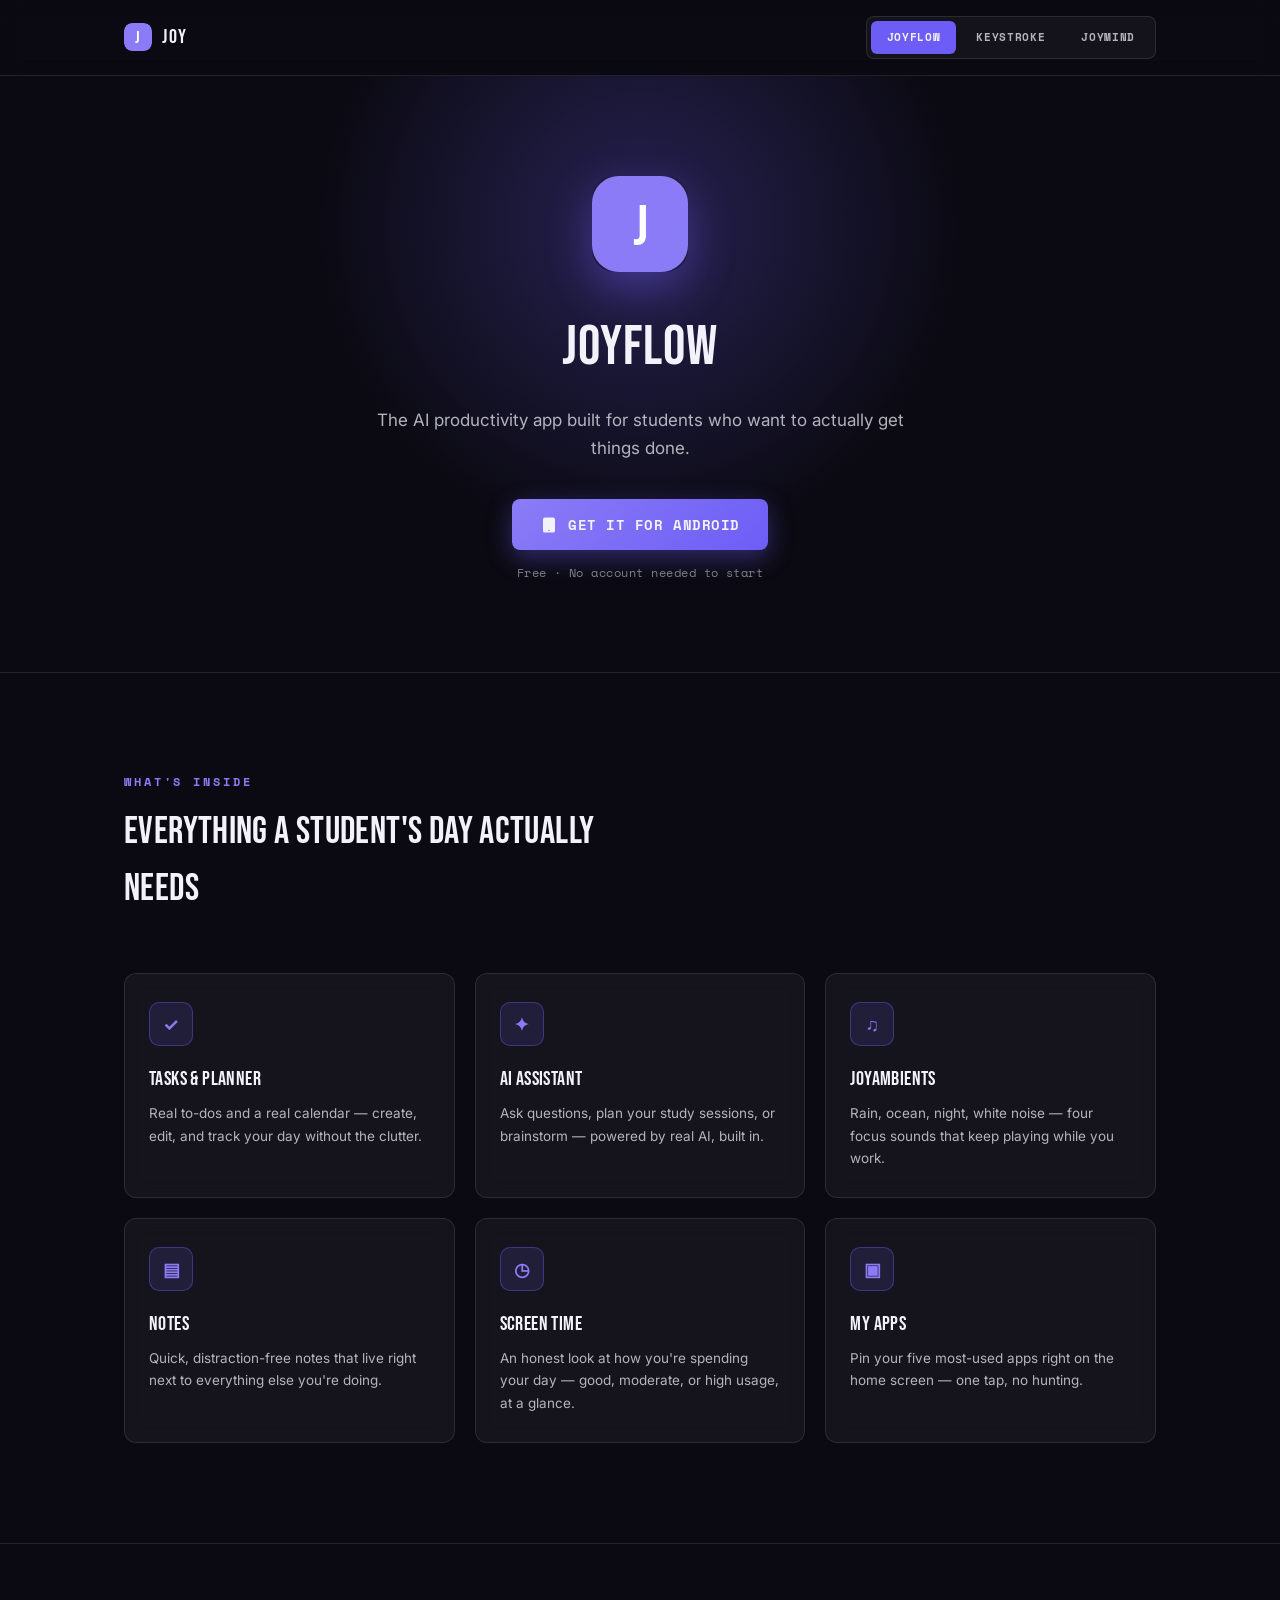
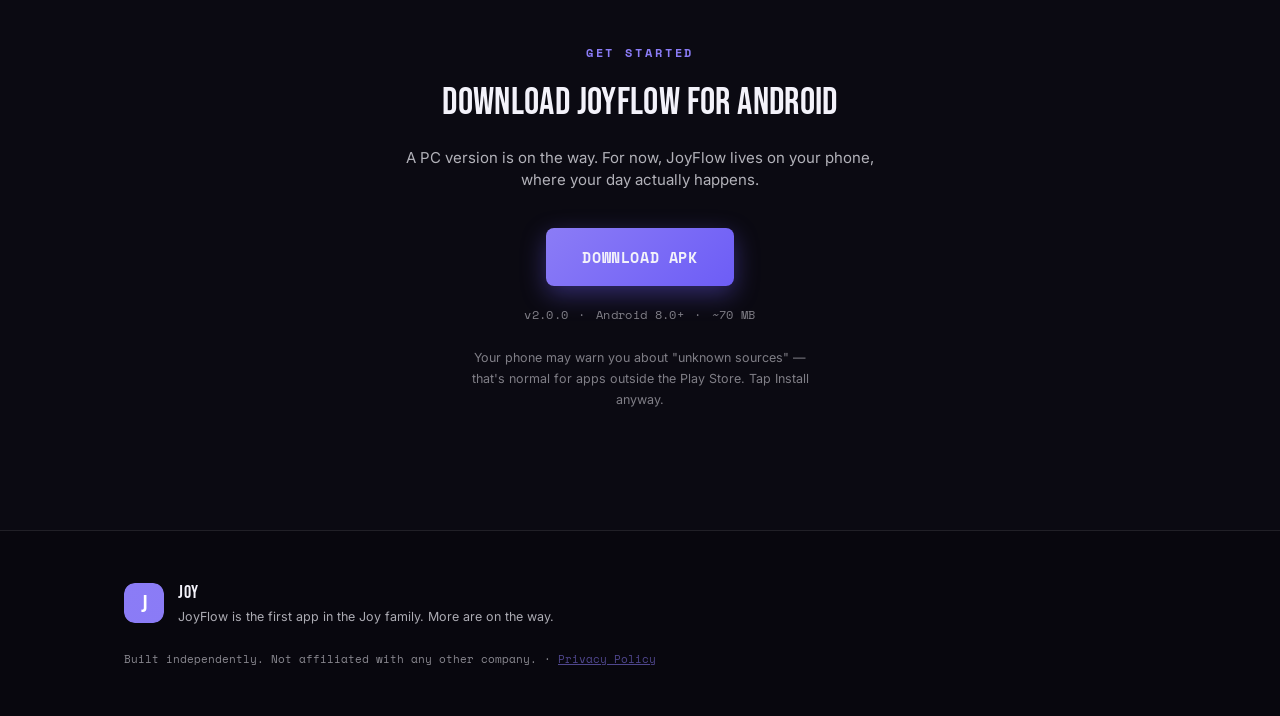
==== commit 44778c30: "Restore index.html and style.css with new purple theme" ====
--- a/index.html
+++ b/index.html
@@ -13,7 +13,16 @@
 <nav class="nav">
   <div class="nav-inner">
     <div class="brand">
-      <img src="assets/joyflow-icon.png" alt="" class="brand-icon">
+      <svg viewBox="0 0 32 32" class="brand-icon" xmlns="http://www.w3.org/2000/svg">
+        <defs>
+          <linearGradient id="joyGrad" x1="0" y1="0" x2="32" y2="32">
+            <stop offset="0%" stop-color="#8B7CF6"/>
+            <stop offset="100%" stop-color="#6D5DF6"/>
+          </linearGradient>
+        </defs>
+        <rect width="32" height="32" rx="9" fill="url(#joyGrad)"/>
+        <text x="16" y="23" text-anchor="middle" font-family="'Bebas Neue', sans-serif" font-size="19" fill="#fff">J</text>
+      </svg>
       <span>Joy</span>
     </div>
     <div class="nav-tabs">
@@ -26,7 +35,16 @@
 <header class="hero">
   <div class="hero-glow" aria-hidden="true"></div>
   <div class="hero-inner">
-    <img src="assets/joyflow-icon.png" alt="JoyFlow app icon" class="hero-icon">
+    <svg viewBox="0 0 32 32" class="hero-icon" xmlns="http://www.w3.org/2000/svg">
+      <defs>
+        <linearGradient id="joyGrad2" x1="0" y1="0" x2="32" y2="32">
+          <stop offset="0%" stop-color="#8B7CF6"/>
+          <stop offset="100%" stop-color="#6D5DF6"/>
+        </linearGradient>
+      </defs>
+      <rect width="32" height="32" rx="9" fill="url(#joyGrad2)"/>
+      <text x="16" y="23" text-anchor="middle" font-family="'Bebas Neue', sans-serif" font-size="19" fill="#fff">J</text>
+    </svg>
     <h1>JoyFlow</h1>
     <p class="hero-tagline">The AI productivity app built for students who want to actually get things done.</p>
     <div class="hero-actions">
@@ -115,7 +133,16 @@
 <footer class="footer">
   <div class="section-inner footer-inner">
     <div class="footer-brand">
-      <img src="assets/joyflow-icon.png" alt="" class="footer-icon">
+      <svg viewBox="0 0 32 32" class="footer-icon" xmlns="http://www.w3.org/2000/svg">
+        <defs>
+          <linearGradient id="joyGrad3" x1="0" y1="0" x2="32" y2="32">
+            <stop offset="0%" stop-color="#8B7CF6"/>
+            <stop offset="100%" stop-color="#6D5DF6"/>
+          </linearGradient>
+        </defs>
+        <rect width="32" height="32" rx="9" fill="url(#joyGrad3)"/>
+        <text x="16" y="23" text-anchor="middle" font-family="'Bebas Neue', sans-serif" font-size="19" fill="#fff">J</text>
+      </svg>
       <div>
         <p class="footer-title">Joy</p>
         <p class="footer-sub">JoyFlow is the first app in the Joy family. More are on the way.</p>
--- a/style.css
+++ b/style.css
@@ -1,3 +1,5 @@
+@import url('https://fonts.googleapis.com/css2?family=Bebas+Neue&family=Inter:wght@400;500;600;700&family=Space+Mono:wght@400;700&display=swap');
+
 * {
   margin: 0;
   padding: 0;
@@ -5,19 +7,29 @@
 }
 
 :root {
-  --black: #000000;
-  --purple: #6D5DF6;
-  --purple-light: #9C90FF;
-  --purple-dark: #4A3FD1;
-  --cyan: #52E0C4;
-  --cyan-light: #7EEBD6;
-  --white: #FFFFFF;
-  --text-secondary: rgba(255,255,255,0.7);
-  --text-tertiary: rgba(255,255,255,0.45);
-  --glass-fill: rgba(255,255,255,0.06);
-  --glass-border: rgba(255,255,255,0.12);
-  --purple-fill: rgba(109,93,246,0.12);
-  --purple-border: rgba(109,93,246,0.3);
+  /* ---- Joy dark-purple palette (same variable names as before, new values) ---- */
+  --black: #0B0A12;              /* page background: near-black */
+  --purple: #6D5DF6;             /* primary accent: Joy purple (matches logo) */
+  --purple-light: #8B7CF6;       /* secondary accent: lighter purple */
+  --purple-dark: #4C3FD1;        /* deep purple */
+  --cyan: #4F8EF7;               /* secondary accent: soft blue */
+  --cyan-light: #7AB0FF;
+  --white: #F3F2FA;              /* main text/foreground on dark */
+  --text-secondary: rgba(243,242,250,0.72);
+  --text-tertiary: rgba(243,242,250,0.5);
+  --glass-fill: rgba(255,255,255,0.045);   /* glass card fill */
+  --glass-border: rgba(255,255,255,0.1);
+  --purple-fill: rgba(109,93,246,0.14);
+  --purple-border: rgba(109,93,246,0.4);
+
+  /* extra semantic names used below (kept for compatibility with existing rules) */
+  --ink: rgba(255,255,255,0.14);
+  --cream: #F3F2FA;
+  --paper: rgba(255,255,255,0.045);
+  --brass: #8B7CF6;
+  --maroon: #6D5DF6;
+  --maroon-deep: #4C3FD1;
+  --teal: #4F8EF7;
 }
 
 html {
@@ -43,8 +55,8 @@
   position: sticky;
   top: 0;
   z-index: 50;
-  background: rgba(0,0,0,0.7);
-  backdrop-filter: blur(16px);
+  background: rgba(11,10,18,0.82);
+  backdrop-filter: blur(10px);
   border-bottom: 1px solid var(--glass-border);
 }
 
@@ -62,9 +74,9 @@
   display: flex;
   align-items: center;
   gap: 4px;
-  background: var(--glass-fill);
+  background: var(--paper);
   border: 1px solid var(--glass-border);
-  border-radius: 999px;
+  border-radius: 8px;
   padding: 4px;
   flex-shrink: 0;
 }
@@ -72,10 +84,13 @@
 .nav-tab {
   color: var(--text-secondary);
   text-decoration: none;
-  font-size: 13px;
-  font-weight: 600;
-  padding: 7px 16px;
-  border-radius: 999px;
+  font-family: 'Space Mono', monospace;
+  font-size: 11px;
+  font-weight: 700;
+  letter-spacing: 0.06em;
+  text-transform: uppercase;
+  padding: 8px 16px;
+  border-radius: 6px;
   transition: color 0.2s ease, background 0.2s ease;
   white-space: nowrap;
 }
@@ -93,8 +108,10 @@
   display: flex;
   align-items: center;
   gap: 10px;
-  font-weight: 700;
-  font-size: 16px;
+  font-family: 'Bebas Neue', sans-serif;
+  font-weight: 400;
+  font-size: 20px;
+  letter-spacing: 0.08em;
 }
 
 .brand-icon {
@@ -108,15 +125,20 @@
   color: var(--white);
   text-decoration: none;
   padding: 9px 18px;
-  border-radius: 20px;
-  font-size: 13px;
-  font-weight: 600;
-  transition: transform 0.15s ease, opacity 0.15s ease;
+  border: none;
+  border-radius: 8px;
+  font-family: 'Space Mono', monospace;
+  font-size: 12px;
+  font-weight: 700;
+  letter-spacing: 0.08em;
+  text-transform: uppercase;
+  box-shadow: 0 4px 16px rgba(109,93,246,0.4);
+  transition: transform 0.15s ease, box-shadow 0.15s ease;
 }
 
 .nav-cta:hover {
-  transform: translateY(-1px);
-  opacity: 0.9;
+  transform: translateY(-2px);
+  box-shadow: 0 8px 24px rgba(109,93,246,0.55);
 }
 
 /* Hero */
@@ -134,12 +156,12 @@
   transform: translateX(-50%);
   width: 700px;
   height: 700px;
-  background: radial-gradient(circle, rgba(109,93,246,0.35) 0%, rgba(109,93,246,0) 65%);
+  background: radial-gradient(circle, rgba(109,93,246,0.28) 0%, rgba(109,93,246,0) 65%);
   pointer-events: none;
 }
 
 .hero-glow-keystroke {
-  background: radial-gradient(circle, rgba(109,93,246,0.32) 0%, rgba(82,224,196,0.14) 45%, rgba(82,224,196,0) 65%);
+  background: radial-gradient(circle, rgba(109,93,246,0.22) 0%, rgba(79,142,247,0.16) 45%, rgba(79,142,247,0) 65%);
 }
 
 .hero-inner {
@@ -151,22 +173,23 @@
 .hero-icon {
   width: 96px;
   height: 96px;
-  border-radius: 24px;
+  border-radius: 22px;
   margin-bottom: 28px;
-  box-shadow: 0 20px 60px rgba(109,93,246,0.4);
+  box-shadow: 0 16px 44px rgba(109,93,246,0.4);
 }
 
 .hero h1 {
-  font-size: 48px;
-  font-weight: 800;
-  letter-spacing: -1.5px;
+  font-family: 'Bebas Neue', sans-serif;
+  font-size: 56px;
+  font-weight: 400;
+  letter-spacing: 0.02em;
   margin-bottom: 16px;
 }
 
 .hero-tagline {
   color: var(--text-secondary);
   font-size: 17px;
-  line-height: 1.6;
+  line-height: 1.7;
   margin-bottom: 36px;
 }
 
@@ -178,8 +201,10 @@
 }
 
 .hero-note {
+  font-family: 'Space Mono', monospace;
   color: var(--text-tertiary);
-  font-size: 13px;
+  font-size: 12px;
+  letter-spacing: 0.04em;
 }
 
 /* Buttons */
@@ -188,27 +213,31 @@
   align-items: center;
   gap: 10px;
   text-decoration: none;
-  font-weight: 600;
-  border-radius: 14px;
+  font-family: 'Space Mono', monospace;
+  font-weight: 700;
+  letter-spacing: 0.04em;
+  border-radius: 8px;
   transition: transform 0.15s ease, box-shadow 0.15s ease;
 }
 
 .btn-primary {
-  background: var(--purple);
-  color: var(--white);
+  background: linear-gradient(135deg, var(--purple-light), var(--purple));
+  color: var(--white);
+  border: none;
   padding: 15px 28px;
-  font-size: 15px;
-  box-shadow: 0 8px 24px rgba(109,93,246,0.35);
+  font-size: 14px;
+  text-transform: uppercase;
+  box-shadow: 0 8px 24px rgba(109,93,246,0.4);
 }
 
 .btn-primary:hover {
-  transform: translateY(-2px);
-  box-shadow: 0 12px 32px rgba(109,93,246,0.45);
+  transform: translateY(-3px);
+  box-shadow: 0 14px 36px rgba(109,93,246,0.55);
 }
 
 .btn-large {
   padding: 18px 36px;
-  font-size: 16px;
+  font-size: 15px;
 }
 
 /* Features */
@@ -219,17 +248,19 @@
 
 .eyebrow {
   color: var(--purple-light);
+  font-family: 'Space Mono', monospace;
   font-size: 12px;
-  font-weight: 600;
-  letter-spacing: 1.5px;
+  font-weight: 700;
+  letter-spacing: 0.24em;
   text-transform: uppercase;
   margin-bottom: 12px;
 }
 
 .features h2, .download h2 {
-  font-size: 32px;
-  font-weight: 700;
-  letter-spacing: -0.5px;
+  font-family: 'Bebas Neue', sans-serif;
+  font-size: 38px;
+  font-weight: 400;
+  letter-spacing: 0.01em;
   max-width: 480px;
   margin-bottom: 56px;
 }
@@ -243,21 +274,39 @@
 .feature-card {
   background: var(--glass-fill);
   border: 1px solid var(--glass-border);
-  border-radius: 20px;
+  border-radius: 12px;
   padding: 28px 24px;
-  transition: border-color 0.2s ease, transform 0.2s ease;
+  backdrop-filter: blur(10px);
+  transition: border-color 0.2s ease, transform 0.25s ease, box-shadow 0.25s ease;
+  box-shadow: 0 0 0 rgba(0,0,0,0);
+  opacity: 0;
+  animation: card-rise 0.6s ease forwards;
+}
+
+.feature-grid .feature-card:nth-child(1) { animation-delay: 0.05s; }
+.feature-grid .feature-card:nth-child(2) { animation-delay: 0.15s; }
+.feature-grid .feature-card:nth-child(3) { animation-delay: 0.25s; }
+.feature-grid .feature-card:nth-child(4) { animation-delay: 0.35s; }
+.feature-grid .feature-card:nth-child(5) { animation-delay: 0.45s; }
+.feature-grid .feature-card:nth-child(6) { animation-delay: 0.55s; }
+
+@keyframes card-rise {
+  from { opacity: 0; transform: translateY(18px); }
+  to { opacity: 1; transform: translateY(0); }
 }
 
 .feature-card:hover {
   border-color: var(--purple-border);
-  transform: translateY(-3px);
+  transform: translateY(-6px);
+  box-shadow: 0 16px 40px rgba(109,93,246,0.25);
 }
 
 .feature-icon {
   width: 44px;
   height: 44px;
-  border-radius: 12px;
-  background: var(--icon-bg);
+  border-radius: 10px;
+  border: 1px solid var(--purple-border);
+  background: var(--icon-bg, var(--purple-fill));
   color: var(--purple-light);
   display: flex;
   align-items: center;
@@ -268,15 +317,17 @@
 }
 
 .feature-card h3 {
-  font-size: 16px;
-  font-weight: 600;
+  font-family: 'Bebas Neue', sans-serif;
+  font-size: 20px;
+  font-weight: 400;
+  letter-spacing: 0.02em;
   margin-bottom: 8px;
 }
 
 .feature-card p {
-  color: var(--text-tertiary);
+  color: var(--text-secondary);
   font-size: 13.5px;
-  line-height: 1.6;
+  line-height: 1.65;
 }
 
 /* Download */
@@ -308,8 +359,10 @@
   display: flex;
   justify-content: center;
   gap: 10px;
+  font-family: 'Space Mono', monospace;
   color: var(--text-tertiary);
-  font-size: 13px;
+  font-size: 12px;
+  letter-spacing: 0.03em;
   margin-top: 20px;
 }
 
@@ -320,13 +373,20 @@
   max-width: 360px;
   margin-left: auto;
   margin-right: auto;
-  line-height: 1.6;
+  line-height: 1.65;
 }
 
 /* Footer */
 .footer {
+  background: #08070E;
   border-top: 1px solid var(--glass-border);
   padding: 48px 0;
+}
+
+.footer .footer-title,
+.footer .footer-sub,
+.footer .footer-copy {
+  color: var(--white);
 }
 
 .footer-inner {
@@ -349,19 +409,26 @@
 }
 
 .footer-title {
-  font-weight: 700;
-  font-size: 15px;
+  font-family: 'Bebas Neue', sans-serif;
+  font-weight: 400;
+  font-size: 18px;
+  letter-spacing: 0.03em;
   margin-bottom: 2px;
 }
 
 .footer-sub {
-  color: var(--text-tertiary);
   font-size: 12.5px;
+  opacity: 0.7;
 }
 
 .footer-copy {
-  color: var(--text-tertiary);
-  font-size: 11.5px;
+  font-family: 'Space Mono', monospace;
+  font-size: 11px;
+  opacity: 0.55;
+}
+
+.footer-copy a {
+  color: var(--purple-light) !important;
 }
 
 /* Responsive */
@@ -387,7 +454,7 @@
   }
 
   .hero h1 {
-    font-size: 36px;
+    font-size: 40px;
   }
 
   .hero-tagline {
@@ -399,7 +466,7 @@
   }
 
   .features h2, .download h2 {
-    font-size: 26px;
+    font-size: 30px;
   }
 
   .feature-grid {
@@ -411,6 +478,7 @@
     justify-content: center;
   }
 }
+
 /* Chat */
 .chat-section {
   padding: 20px 0 80px;
@@ -419,10 +487,12 @@
 .chat-container {
   background: var(--glass-fill);
   border: 1px solid var(--glass-border);
-  border-radius: 20px;
+  border-radius: 12px;
   padding: 24px;
   max-width: 640px;
   margin: 0 auto;
+  backdrop-filter: blur(10px);
+  box-shadow: 0 12px 36px rgba(109,93,246,0.18);
 }
 
 .chat-messages {
@@ -437,15 +507,18 @@
 
 .chat-message {
   padding: 12px 16px;
-  border-radius: 14px;
+  border-radius: 10px;
+  font-family: 'Inter', -apple-system, sans-serif;
   font-size: 14px;
   line-height: 1.6;
   max-width: 85%;
   white-space: pre-wrap;
+  opacity: 0;
+  animation: card-rise 0.35s ease forwards;
 }
 
 .chat-message-bot {
-  background: rgba(255,255,255,0.05);
+  background: rgba(255,255,255,0.06);
   border: 1px solid var(--glass-border);
   color: var(--text-secondary);
   align-self: flex-start;
@@ -453,6 +526,7 @@
 
 .chat-message-user {
   background: var(--purple);
+  border: none;
   color: var(--white);
   align-self: flex-end;
 }
@@ -464,18 +538,18 @@
 
 .chat-input {
   flex: 1;
-  background: rgba(255,255,255,0.05);
+  background: rgba(255,255,255,0.06);
   border: 1px solid var(--glass-border);
-  border-radius: 12px;
+  border-radius: 8px;
   padding: 12px 16px;
   color: var(--white);
+  font-family: 'Inter', -apple-system, sans-serif;
   font-size: 14px;
-  font-family: inherit;
 }
 
 .chat-input:focus {
   outline: none;
-  border-color: var(--purple-border);
+  border-color: var(--purple);
 }
 
 .chat-input::placeholder {
@@ -484,7 +558,7 @@
 
 .chat-send-btn {
   padding: 12px 22px;
-  font-size: 14px;
+  font-size: 13px;
   cursor: pointer;
   border: none;
 }
@@ -494,9 +568,35 @@
   cursor: not-allowed;
 }
 
+/* Privacy policy page (inline <style> in privacy.html reuses these variables) */
+.policy h1 {
+  font-family: 'Bebas Neue', sans-serif;
+  font-weight: 400;
+}
+
+.policy h2 {
+  font-family: 'Bebas Neue', sans-serif;
+  font-weight: 400;
+  letter-spacing: 0.01em;
+}
+
+.permission-card {
+  border-radius: 10px !important;
+}
+
+.back-link {
+  font-family: 'Space Mono', monospace;
+  text-transform: uppercase;
+  letter-spacing: 0.04em;
+}
+
 @media (prefers-reduced-motion: reduce) {
   * {
     transition: none !important;
+    animation: none !important;
     scroll-behavior: auto !important;
   }
+  .feature-card, .chat-message {
+    opacity: 1 !important;
+  }
 }
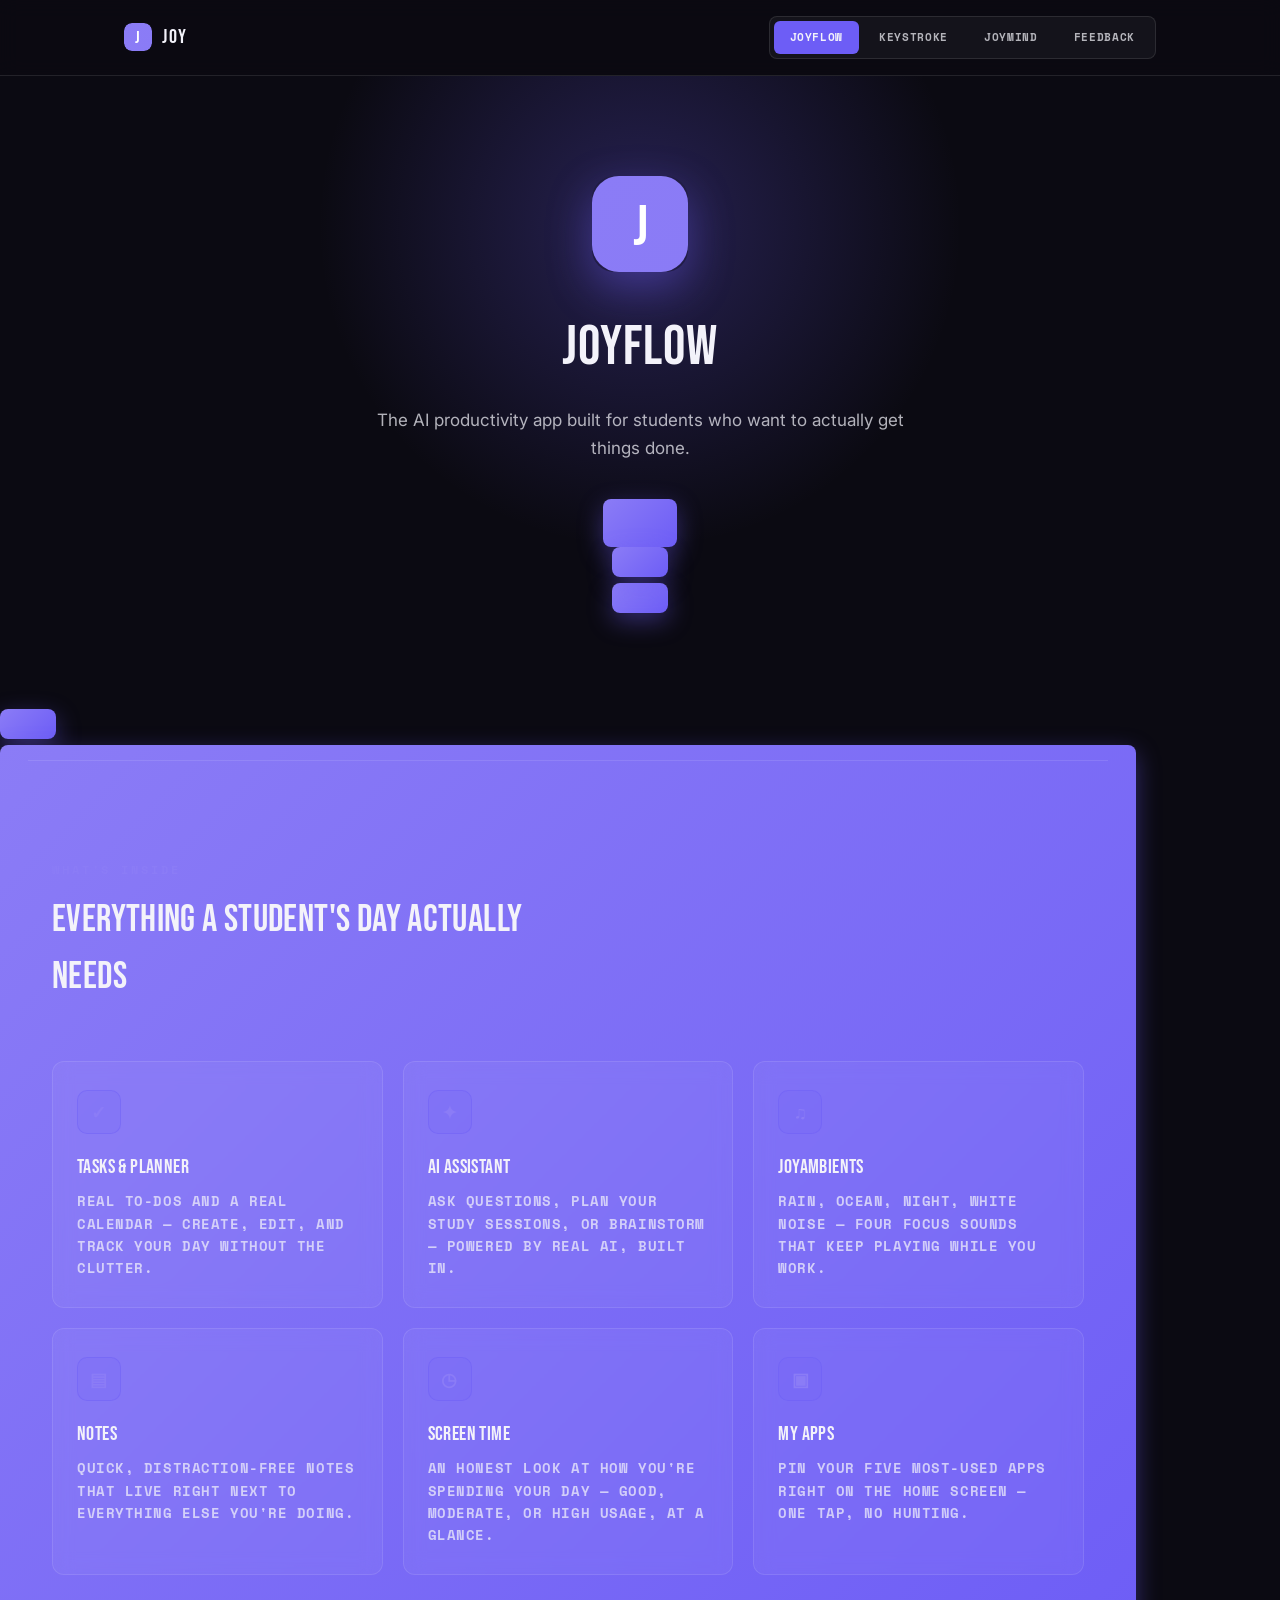
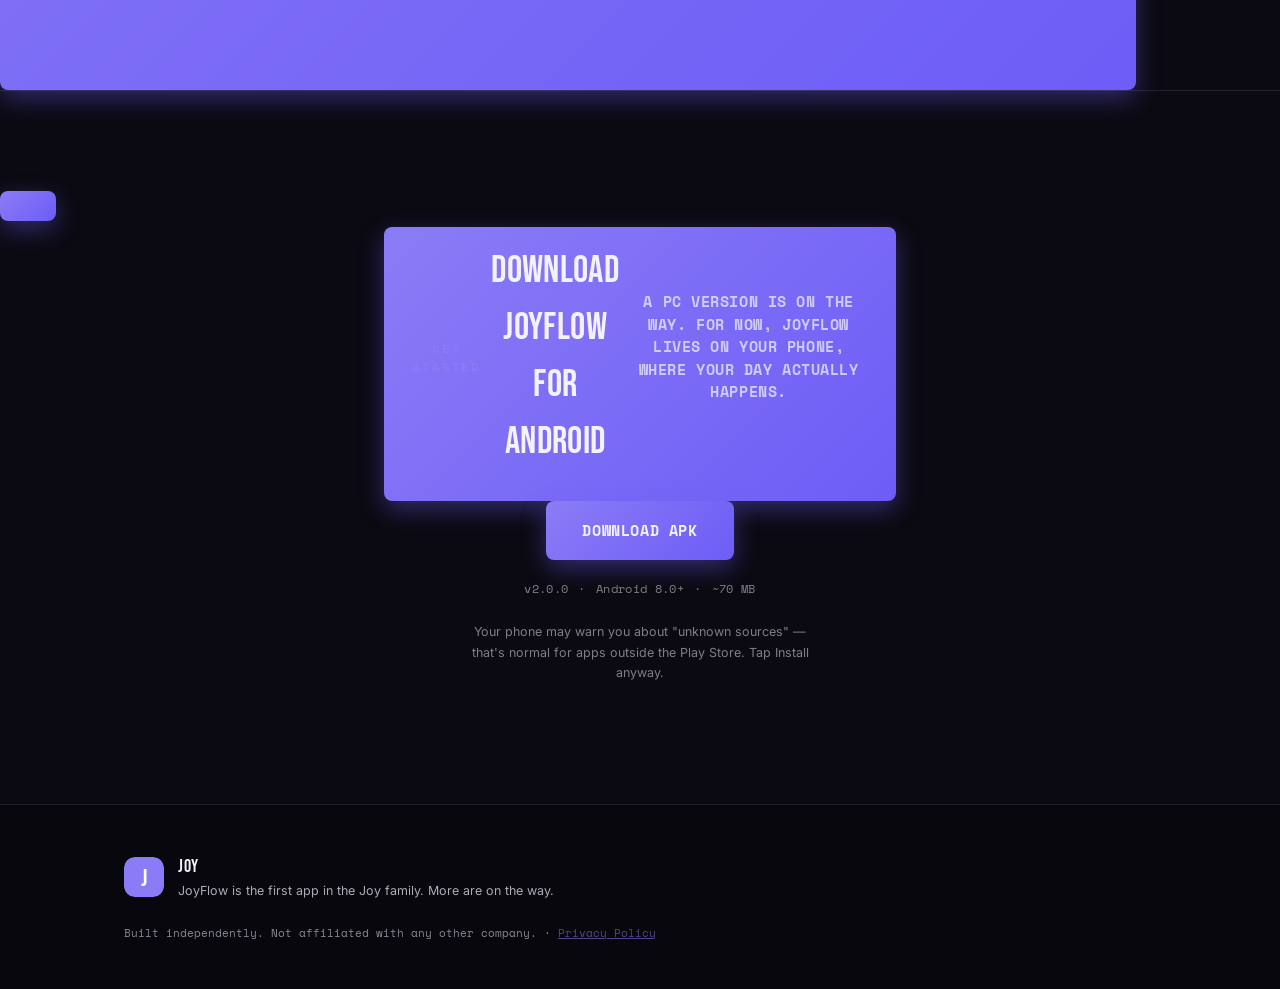
==== commit 196cf67c: "Add Feedback tab to navigation" ====
--- a/index.html
+++ b/index.html
@@ -1,156 +1,158 @@
-<!DOCTYPE html>
-<html lang="en">
-<head>
-<meta charset="UTF-8">
-<meta name="viewport" content="width=device-width, initial-scale=1.0">
-<title>JoyFlow — AI Productivity, Built for Students</title>
-<meta name="description" content="Download JoyFlow — a free AI-powered productivity app with tasks, planner, focus sounds, and more.">
-<link rel="preconnect" href="https://fonts.googleapis.com">
-<link rel="stylesheet" href="style.css">
-</head>
-<body>
-
-<nav class="nav">
-  <div class="nav-inner">
-    <div class="brand">
-      <svg viewBox="0 0 32 32" class="brand-icon" xmlns="http://www.w3.org/2000/svg">
-        <defs>
-          <linearGradient id="joyGrad" x1="0" y1="0" x2="32" y2="32">
-            <stop offset="0%" stop-color="#8B7CF6"/>
-            <stop offset="100%" stop-color="#6D5DF6"/>
-          </linearGradient>
-        </defs>
-        <rect width="32" height="32" rx="9" fill="url(#joyGrad)"/>
-        <text x="16" y="23" text-anchor="middle" font-family="'Bebas Neue', sans-serif" font-size="19" fill="#fff">J</text>
-      </svg>
-      <span>Joy</span>
-    </div>
-    <div class="nav-tabs">
-  <a href="index.html" class="nav-tab active">JoyFlow</a>
-  <a href="keystroke.html" class="nav-tab">Keystroke</a>
-  <a href="joymind.html" class="nav-tab">JoyMind</a>
-</div>
-</nav>
-
-<header class="hero">
-  <div class="hero-glow" aria-hidden="true"></div>
-  <div class="hero-inner">
-    <svg viewBox="0 0 32 32" class="hero-icon" xmlns="http://www.w3.org/2000/svg">
-      <defs>
-        <linearGradient id="joyGrad2" x1="0" y1="0" x2="32" y2="32">
-          <stop offset="0%" stop-color="#8B7CF6"/>
-          <stop offset="100%" stop-color="#6D5DF6"/>
-        </linearGradient>
-      </defs>
-      <rect width="32" height="32" rx="9" fill="url(#joyGrad2)"/>
-      <text x="16" y="23" text-anchor="middle" font-family="'Bebas Neue', sans-serif" font-size="19" fill="#fff">J</text>
-    </svg>
-    <h1>JoyFlow</h1>
-    <p class="hero-tagline">The AI productivity app built for students who want to actually get things done.</p>
-    <div class="hero-actions">
-      <a href="#download" class="btn btn-primary">
-        <svg width="18" height="18" viewBox="0 0 24 24" fill="none"><path d="M17.5 2h-11A2.5 2.5 0 0 0 4 4.5v15A2.5 2.5 0 0 0 6.5 22h11a2.5 2.5 0 0 0 2.5-2.5v-15A2.5 2.5 0 0 0 17.5 2ZM12 20.25a1 1 0 1 1 0-2 1 1 0 0 1 0 2Z" fill="currentColor"/></svg>
-        Get it for Android
-      </a>
-      <span class="hero-note">Free · No account needed to start</span>
-    </div>
-  </div>
-</header>
-
-<main>
-
-  <section class="features" aria-label="Features">
-    <div class="section-inner">
-      <p class="eyebrow">What's inside</p>
-      <h2>Everything a student's day actually needs</h2>
-
-      <div class="feature-grid">
-        <article class="feature-card">
-          <div class="feature-icon" style="--icon-bg: rgba(109,93,246,0.14)">✓</div>
-          <h3>Tasks & Planner</h3>
-          <p>Real to-dos and a real calendar — create, edit, and track your day without the clutter.</p>
-        </article>
-
-        <article class="feature-card">
-          <div class="feature-icon" style="--icon-bg: rgba(109,93,246,0.14)">✦</div>
-          <h3>AI Assistant</h3>
-          <p>Ask questions, plan your study sessions, or brainstorm — powered by real AI, built in.</p>
-        </article>
-
-        <article class="feature-card">
-          <div class="feature-icon" style="--icon-bg: rgba(109,93,246,0.14)">♫</div>
-          <h3>JoyAmbients</h3>
-          <p>Rain, ocean, night, white noise — four focus sounds that keep playing while you work.</p>
-        </article>
-
-        <article class="feature-card">
-          <div class="feature-icon" style="--icon-bg: rgba(109,93,246,0.14)">▤</div>
-          <h3>Notes</h3>
-          <p>Quick, distraction-free notes that live right next to everything else you're doing.</p>
-        </article>
-
-        <article class="feature-card">
-          <div class="feature-icon" style="--icon-bg: rgba(109,93,246,0.14)">◷</div>
-          <h3>Screen Time</h3>
-          <p>An honest look at how you're spending your day — good, moderate, or high usage, at a glance.</p>
-        </article>
-
-        <article class="feature-card">
-          <div class="feature-icon" style="--icon-bg: rgba(109,93,246,0.14)">▣</div>
-          <h3>My Apps</h3>
-          <p>Pin your five most-used apps right on the home screen — one tap, no hunting.</p>
-        </article>
-      </div>
-    </div>
-  </section>
-
-  <section id="download" class="download" aria-label="Download">
-    <div class="section-inner download-inner">
-      <p class="eyebrow">Get started</p>
-      <h2>Download JoyFlow for Android</h2>
-      <p class="download-sub">A PC version is on the way. For now, JoyFlow lives on your phone, where your day actually happens.</p>
-
-      <a href="https://github.com/vishwakarmarina/JoyFlow/releases/download/v2.0/app-release.apk" class="btn btn-primary btn-large" download>
-        Download APK
-      </a>
-
-      <div class="download-meta">
-        <span>v2.0.0</span>
-        <span aria-hidden="true">·</span>
-        <span>Android 8.0+</span>
-        <span aria-hidden="true">·</span>
-        <span>~70 MB</span>
-      </div>
-
-      <p class="download-hint">
-        Your phone may warn you about "unknown sources" — that's normal for apps outside the Play Store. Tap Install anyway.
-      </p>
-    </div>
-  </section>
-
-</main>
-
-<footer class="footer">
-  <div class="section-inner footer-inner">
-    <div class="footer-brand">
-      <svg viewBox="0 0 32 32" class="footer-icon" xmlns="http://www.w3.org/2000/svg">
-        <defs>
-          <linearGradient id="joyGrad3" x1="0" y1="0" x2="32" y2="32">
-            <stop offset="0%" stop-color="#8B7CF6"/>
-            <stop offset="100%" stop-color="#6D5DF6"/>
-          </linearGradient>
-        </defs>
-        <rect width="32" height="32" rx="9" fill="url(#joyGrad3)"/>
-        <text x="16" y="23" text-anchor="middle" font-family="'Bebas Neue', sans-serif" font-size="19" fill="#fff">J</text>
-      </svg>
-      <div>
-        <p class="footer-title">Joy</p>
-        <p class="footer-sub">JoyFlow is the first app in the Joy family. More are on the way.</p>
-      </div>
-    </div>
-    <p class="footer-copy">Built independently. Not affiliated with any other company. · <a href="privacy.html" style="color: var(--text-tertiary);">Privacy Policy</a></p>
-  </div>
-</footer>
-
-</body>
-</html>+<!DOCTYPE html>
+<html lang="en">
+<head>
+<meta charset="UTF-8">
+<meta name="viewport" content="width=device-width, initial-scale=1.0">
+<title>JoyFlow — AI Productivity, Built for Students</title>
+<meta name="description" content="Download JoyFlow — a free AI-powered productivity app with tasks, planner, focus sounds, and more.">
+<link rel="preconnect" href="https://fonts.googleapis.com">
+<link rel="stylesheet" href="style.css">
+</head>
+<body>
+
+<nav class="nav">
+  <div class="nav-inner">
+    <div class="brand">
+      <svg viewBox="0 0 32 32" class="brand-icon" xmlns="http://www.w3.org/2000/svg">
+        <defs>
+          <linearGradient id="joyGrad" x1="0" y1="0" x2="32" y2="32">
+            <stop offset="0%" stop-color="#8B7CF6"/>
+            <stop offset="100%" stop-color="#6D5DF6"/>
+          </linearGradient>
+        </defs>
+        <rect width="32" height="32" rx="9" fill="url(#joyGrad)"/>
+        <text x="16" y="23" text-anchor="middle" font-family="'Bebas Neue', sans-serif" font-size="19" fill="#fff">J</text>
+      </svg>
+      <span>Joy</span>
+    </div>
+    <div class="nav-tabs">
+      <a href="index.html" class="nav-tab active">JoyFlow</a>
+      <a href="keystroke.html" class="nav-tab">Keystroke</a>
+      <a href="joymind.html" class="nav-tab">JoyMind</a>
+      <a href="feedback.html" class="nav-tab">Feedback</a>
+    </div>
+  </div>
+</nav>
+
+<header class="hero">
+  <div class="hero-glow" aria-hidden="true"></div>
+  <div class="hero-inner">
+    <svg viewBox="0 0 32 32" class="hero-icon" xmlns="http://www.w3.org/2000/svg">
+      <defs>
+        <linearGradient id="joyGrad2" x1="0" y1="0" x2="32" y2="32">
+          <stop offset="0%" stop-color="#8B7CF6"/>
+          <stop offset="100%" stop-color="#6D5DF6"/>
+        </linearGradient>
+      </defs>
+      <rect width="32" height="32" rx="9" fill="url(#joyGrad2)"/>
+      <text x="16" y="23" text-anchor="middle" font-family="'Bebas Neue', sans-serif" font-size="19" fill="#fff">J</text>
+    </svg>
+    <h1>JoyFlow</h1>
+    <p class="hero-tagline">The AI productivity app built for students who want to actually get things done.</p>
+    <div class="hero-actions">
+      <a href="#download" class="btn btn-primary">
+        <svg width="18" height="18" viewBox="0 0 24 24" fill="none"><path d="M17.5 2h-11A2.5 2.5 0 0 0 4 4.5v15A2.5 2.5 0 0 0 6.5 22h11a2.5 2.5 0 0 0 2.5-2.5v-15A2.5 2.5 0 0 0 17.5 2ZM12 20.25a1 1[...]
+        Get it for Android
+      </a>
+      <span class="hero-note">Free · No account needed to start</span>
+    </div>
+  </div>
+</header>
+
+<main>
+
+  <section class="features" aria-label="Features">
+    <div class="section-inner">
+      <p class="eyebrow">What's inside</p>
+      <h2>Everything a student's day actually needs</h2>
+
+      <div class="feature-grid">
+        <article class="feature-card">
+          <div class="feature-icon" style="--icon-bg: rgba(109,93,246,0.14)">✓</div>
+          <h3>Tasks & Planner</h3>
+          <p>Real to-dos and a real calendar — create, edit, and track your day without the clutter.</p>
+        </article>
+
+        <article class="feature-card">
+          <div class="feature-icon" style="--icon-bg: rgba(109,93,246,0.14)">✦</div>
+          <h3>AI Assistant</h3>
+          <p>Ask questions, plan your study sessions, or brainstorm — powered by real AI, built in.</p>
+        </article>
+
+        <article class="feature-card">
+          <div class="feature-icon" style="--icon-bg: rgba(109,93,246,0.14)">♫</div>
+          <h3>JoyAmbients</h3>
+          <p>Rain, ocean, night, white noise — four focus sounds that keep playing while you work.</p>
+        </article>
+
+        <article class="feature-card">
+          <div class="feature-icon" style="--icon-bg: rgba(109,93,246,0.14)">▤</div>
+          <h3>Notes</h3>
+          <p>Quick, distraction-free notes that live right next to everything else you're doing.</p>
+        </article>
+
+        <article class="feature-card">
+          <div class="feature-icon" style="--icon-bg: rgba(109,93,246,0.14)">◷</div>
+          <h3>Screen Time</h3>
+          <p>An honest look at how you're spending your day — good, moderate, or high usage, at a glance.</p>
+        </article>
+
+        <article class="feature-card">
+          <div class="feature-icon" style="--icon-bg: rgba(109,93,246,0.14)">▣</div>
+          <h3>My Apps</h3>
+          <p>Pin your five most-used apps right on the home screen — one tap, no hunting.</p>
+        </article>
+      </div>
+    </div>
+  </section>
+
+  <section id="download" class="download" aria-label="Download">
+    <div class="section-inner download-inner">
+      <p class="eyebrow">Get started</p>
+      <h2>Download JoyFlow for Android</h2>
+      <p class="download-sub">A PC version is on the way. For now, JoyFlow lives on your phone, where your day actually happens.</p>
+
+      <a href="https://github.com/vishwakarmarina/JoyFlow/releases/download/v2.0/app-release.apk" class="btn btn-primary btn-large" download>
+        Download APK
+      </a>
+
+      <div class="download-meta">
+        <span>v2.0.0</span>
+        <span aria-hidden="true">·</span>
+        <span>Android 8.0+</span>
+        <span aria-hidden="true">·</span>
+        <span>~70 MB</span>
+      </div>
+
+      <p class="download-hint">
+        Your phone may warn you about "unknown sources" — that's normal for apps outside the Play Store. Tap Install anyway.
+      </p>
+    </div>
+  </section>
+
+</main>
+
+<footer class="footer">
+  <div class="section-inner footer-inner">
+    <div class="footer-brand">
+      <svg viewBox="0 0 32 32" class="footer-icon" xmlns="http://www.w3.org/2000/svg">
+        <defs>
+          <linearGradient id="joyGrad3" x1="0" y1="0" x2="32" y2="32">
+            <stop offset="0%" stop-color="#8B7CF6"/>
+            <stop offset="100%" stop-color="#6D5DF6"/>
+          </linearGradient>
+        </defs>
+        <rect width="32" height="32" rx="9" fill="url(#joyGrad3)"/>
+        <text x="16" y="23" text-anchor="middle" font-family="'Bebas Neue', sans-serif" font-size="19" fill="#fff">J</text>
+      </svg>
+      <div>
+        <p class="footer-title">Joy</p>
+        <p class="footer-sub">JoyFlow is the first app in the Joy family. More are on the way.</p>
+      </div>
+    </div>
+    <p class="footer-copy">Built independently. Not affiliated with any other company. · <a href="privacy.html" style="color: var(--text-tertiary);">Privacy Policy</a></p>
+  </div>
+</footer>
+
+</body>
+</html>
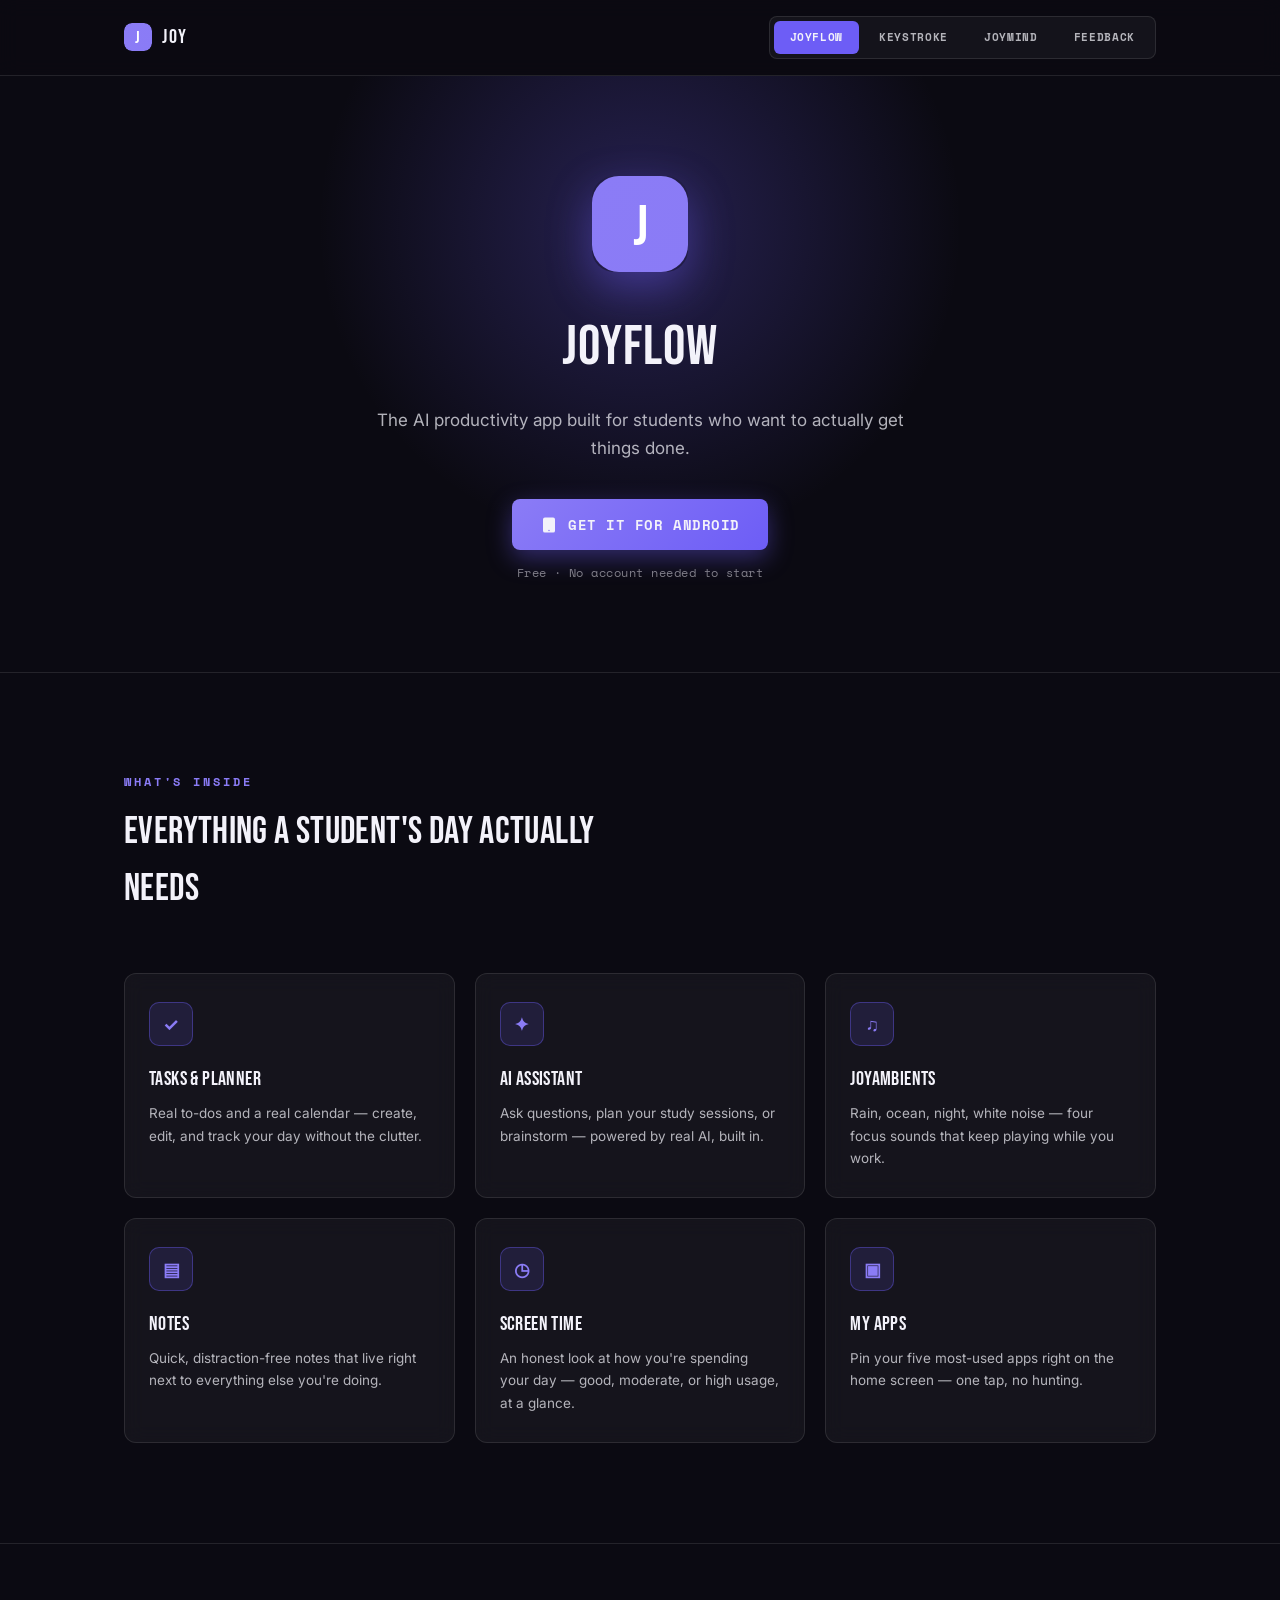
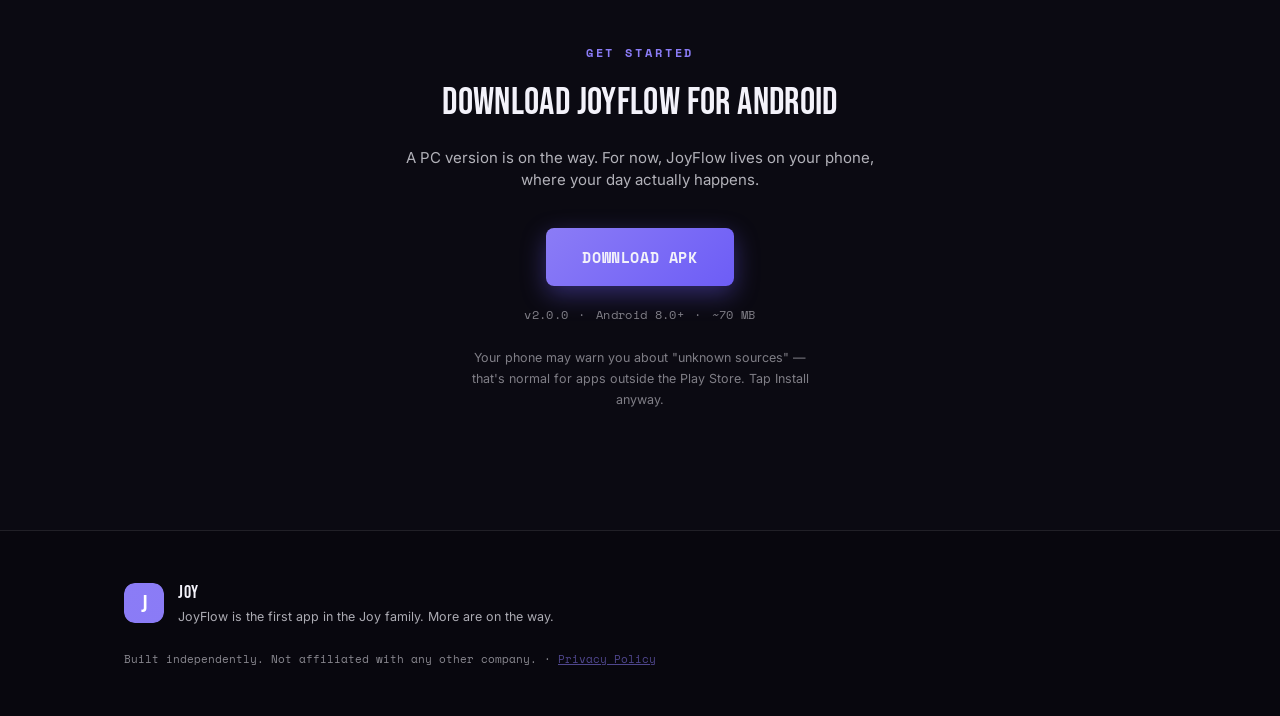
==== commit b6239b2b: "Fix index.html - proper closing tags for nav" ====
--- a/index.html
+++ b/index.html
@@ -51,7 +51,7 @@
     <p class="hero-tagline">The AI productivity app built for students who want to actually get things done.</p>
     <div class="hero-actions">
       <a href="#download" class="btn btn-primary">
-        <svg width="18" height="18" viewBox="0 0 24 24" fill="none"><path d="M17.5 2h-11A2.5 2.5 0 0 0 4 4.5v15A2.5 2.5 0 0 0 6.5 22h11a2.5 2.5 0 0 0 2.5-2.5v-15A2.5 2.5 0 0 0 17.5 2ZM12 20.25a1 1[...]
+        <svg width="18" height="18" viewBox="0 0 24 24" fill="none"><path d="M17.5 2h-11A2.5 2.5 0 0 0 4 4.5v15A2.5 2.5 0 0 0 6.5 22h11a2.5 2.5 0 0 0 2.5-2.5v-15A2.5 2.5 0 0 0 17.5 2ZM12 20.25a1 1 0 1 1 0-2 1 1 0 0 1 0 2Z" fill="currentColor"/></svg>
         Get it for Android
       </a>
       <span class="hero-note">Free · No account needed to start</span>
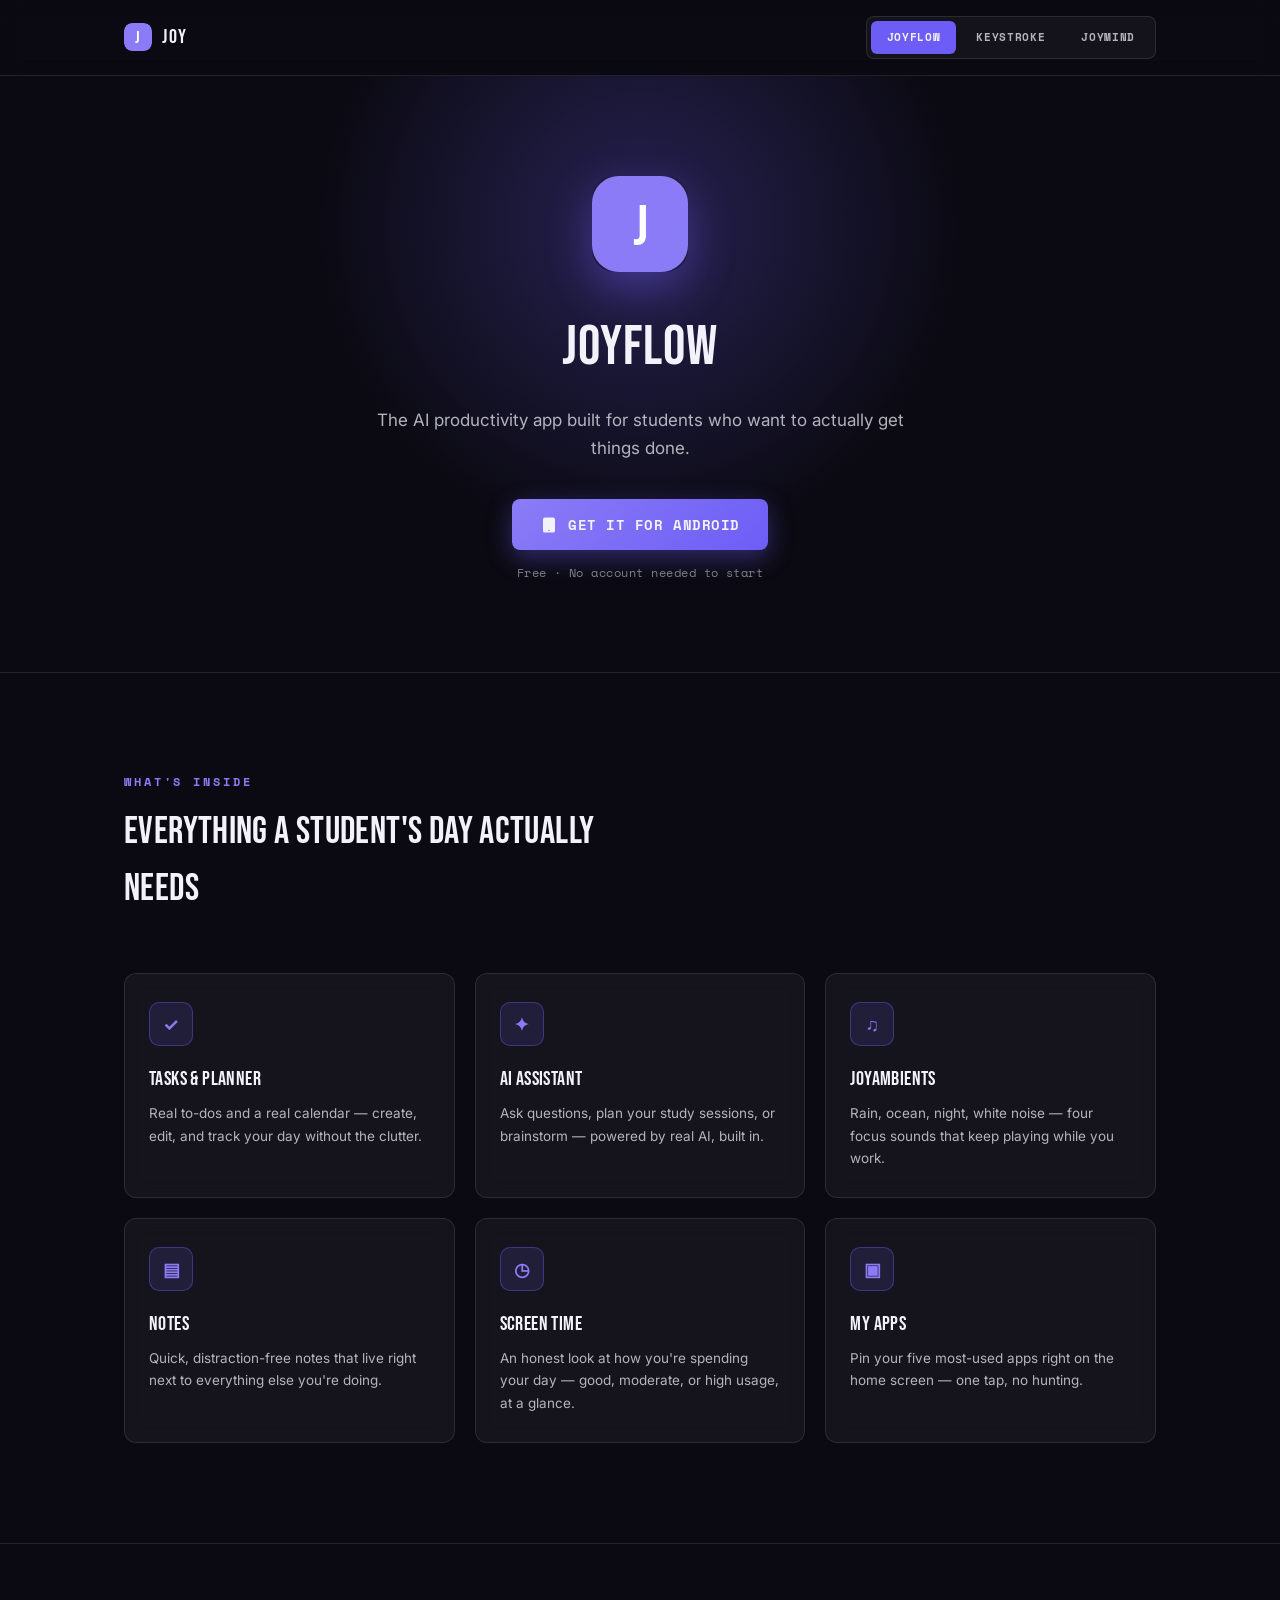
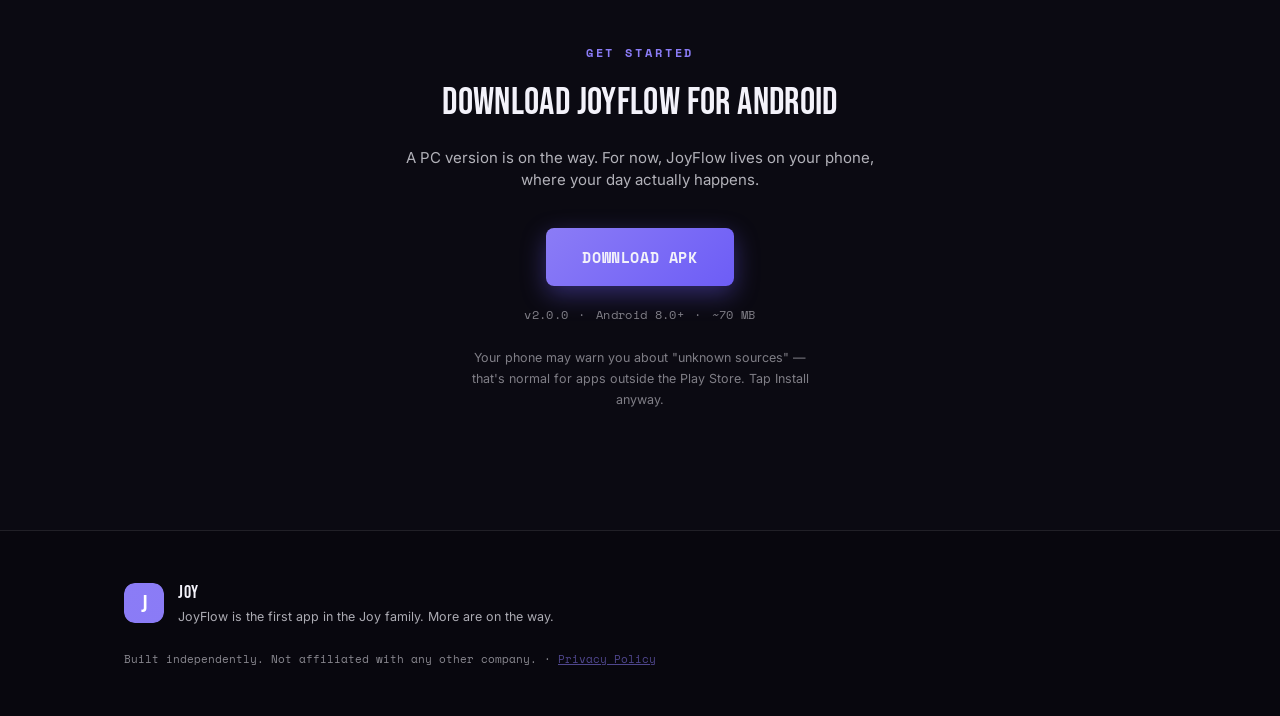
==== commit 1d9bf03c: "Restructure: move updated site files to repo root for GitHub Pages" ====
--- a/index.html
+++ b/index.html
@@ -26,12 +26,10 @@
       <span>Joy</span>
     </div>
     <div class="nav-tabs">
-      <a href="index.html" class="nav-tab active">JoyFlow</a>
-      <a href="keystroke.html" class="nav-tab">Keystroke</a>
-      <a href="joymind.html" class="nav-tab">JoyMind</a>
-      <a href="feedback.html" class="nav-tab">Feedback</a>
-    </div>
-  </div>
+  <a href="index.html" class="nav-tab active">JoyFlow</a>
+  <a href="keystroke.html" class="nav-tab">Keystroke</a>
+  <a href="joymind.html" class="nav-tab">JoyMind</a>
+</div>
 </nav>
 
 <header class="hero">
@@ -155,4 +153,4 @@
 </footer>
 
 </body>
-</html>
+</html>
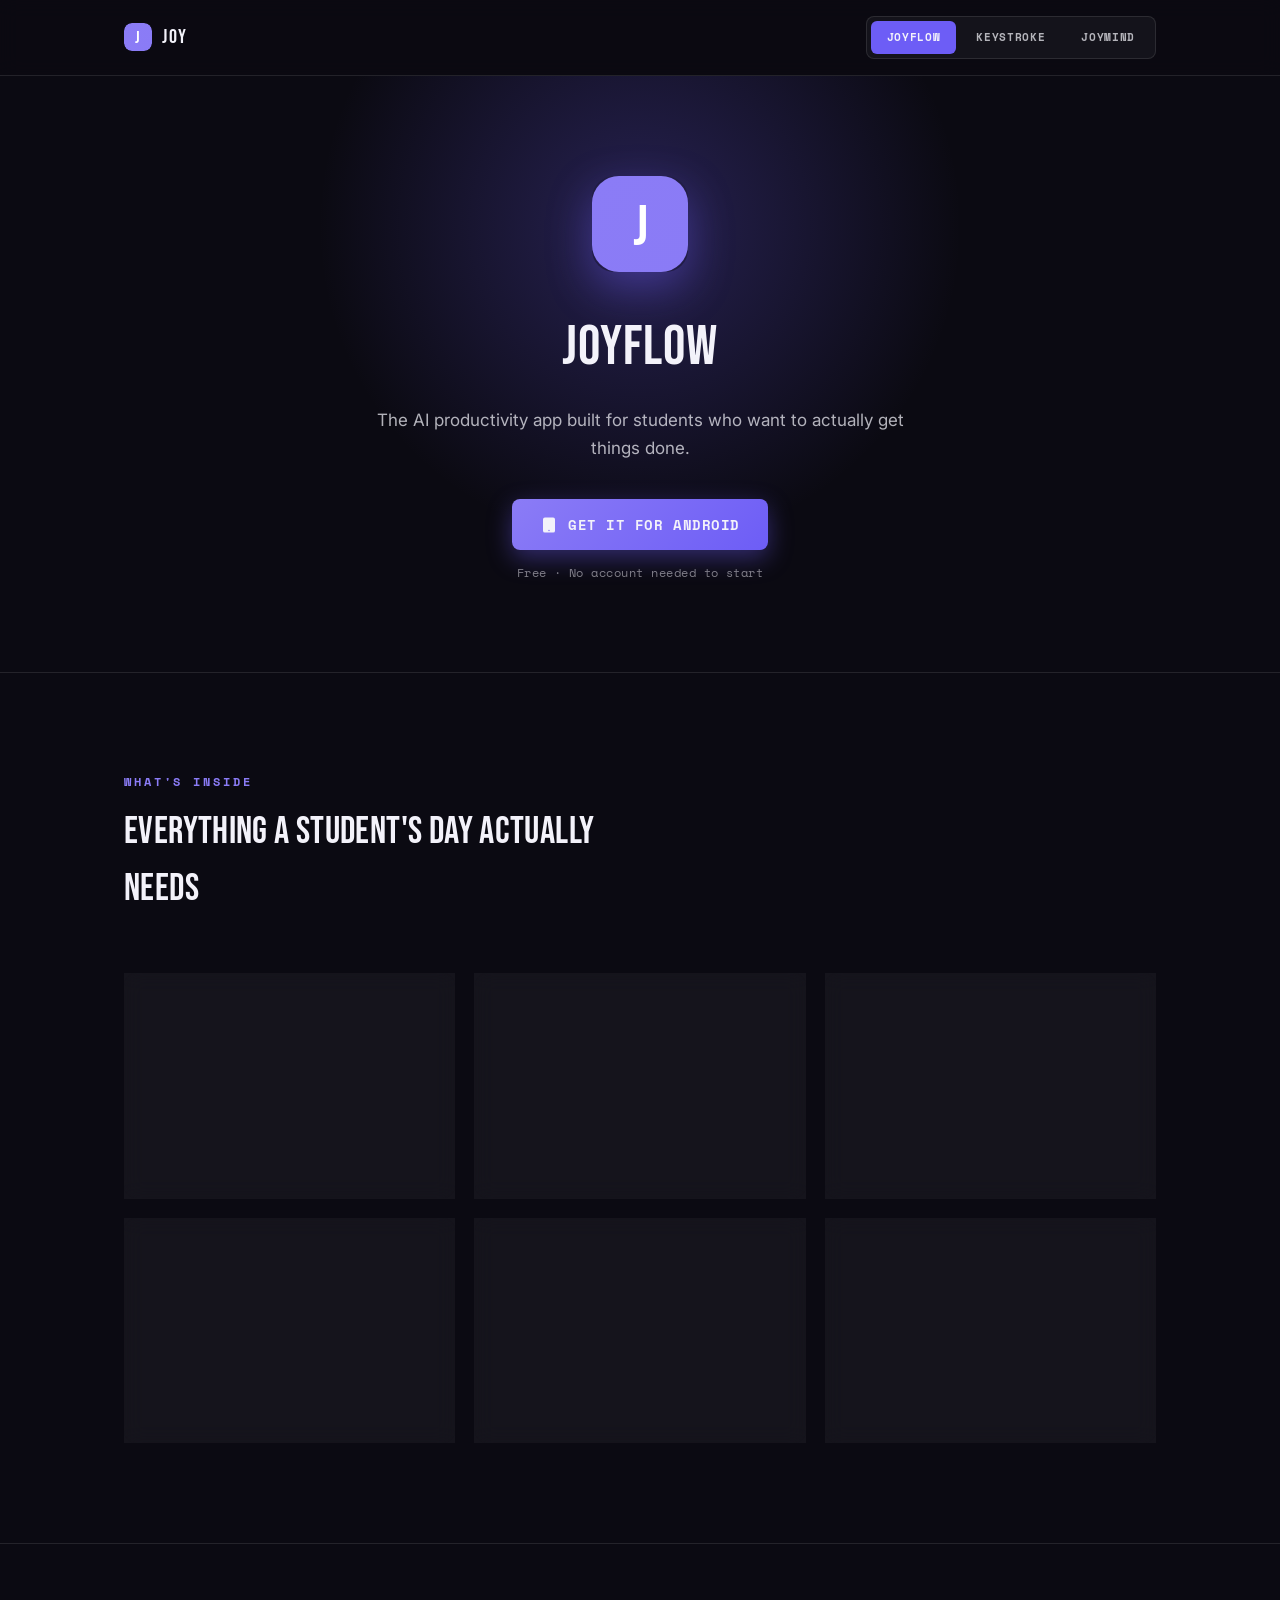
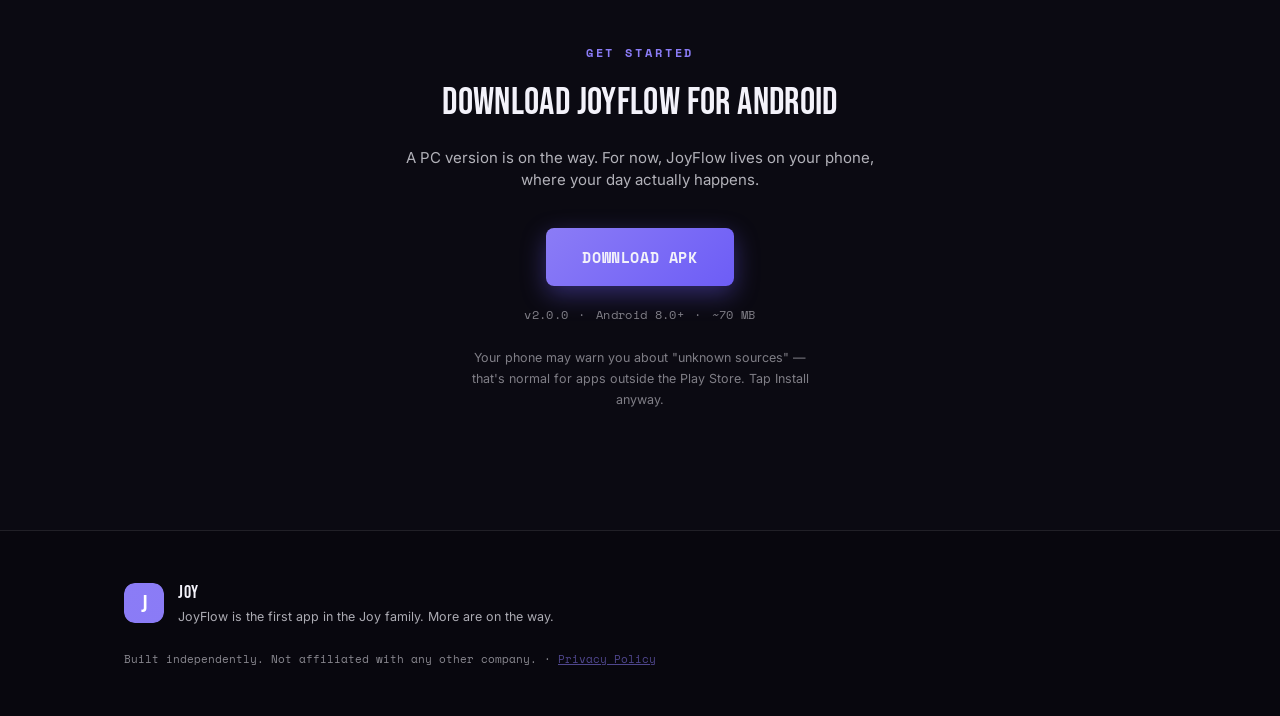
==== commit ef87b919: "Point download link to v2.1" ====
--- a/index.html
+++ b/index.html
@@ -110,7 +110,7 @@
       <h2>Download JoyFlow for Android</h2>
       <p class="download-sub">A PC version is on the way. For now, JoyFlow lives on your phone, where your day actually happens.</p>
 
-      <a href="https://github.com/vishwakarmarina/JoyFlow/releases/download/v2.0/app-release.apk" class="btn btn-primary btn-large" download>
+      <a href="https://github.com/vishwakarmarina/JoyFlow/releases/download/v2.1/app-release.apk" class="btn btn-primary btn-large" download>
         Download APK
       </a>
 
